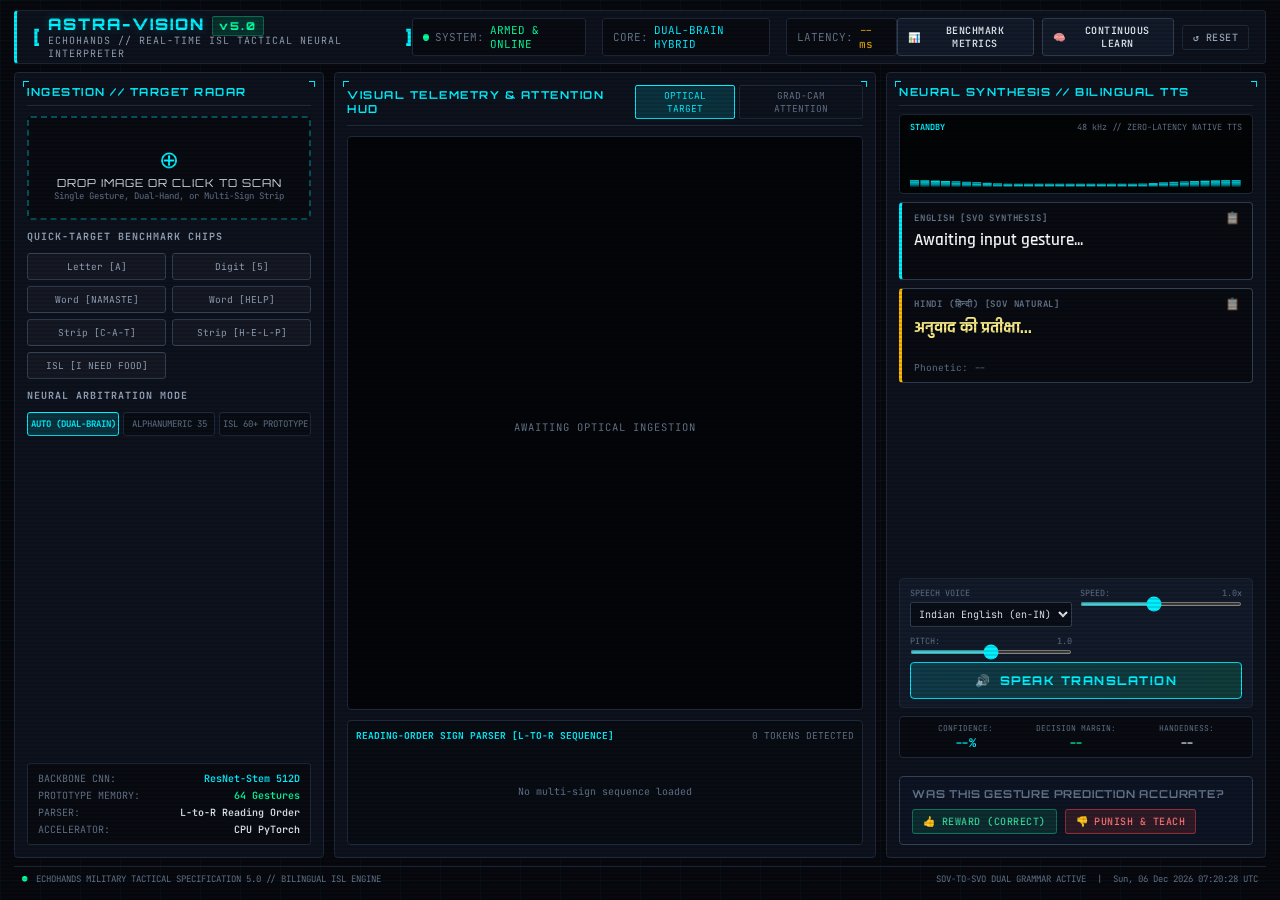
==== static/index.html @ 66165a2f "Initial Commit" ====
<!DOCTYPE html>
<html lang="en">
<head>
  <meta charset="UTF-8">
  <meta name="viewport" content="width=device-width, initial-scale=1.0, maximum-scale=1.0, user-scalable=no">
  <title>ECHOHANDS 5.0 // ASTRA-VISION Tactical ISL Neural HUD</title>
  <link rel="preconnect" href="https://fonts.googleapis.com">
  <link rel="preconnect" href="https://fonts.gstatic.com" crossorigin>
  <link href="https://fonts.googleapis.com/css2?family=JetBrains+Mono:wght@300;400;600;700;800&family=Orbitron:wght@500;700;900&family=Rajdhani:wght@500;600;700&display=swap" rel="stylesheet">
  <link rel="stylesheet" href="/static/styles.css">
</head>
<body class="tactical-hud">
  <!-- Scanline & Ambient Grid Overlays -->
  <div class="hud-scanlines"></div>
  <div class="hud-grid-overlay"></div>

  <!-- Main Viewport Container (100% Contained, Zero Scroll Overflow) -->
  <div class="viewport-hud-container">
    
    <!-- HEADER BAR -->
    <header class="hud-header">
      <div class="header-left">
        <div class="hud-logo-bracket">[</div>
        <div class="hud-brand">
          <div class="brand-title">ASTRA-VISION <span class="version-tag">v5.0</span></div>
          <div class="brand-subtitle">ECHOHANDS // REAL-TIME ISL TACTICAL NEURAL INTERPRETER</div>
        </div>
        <div class="hud-logo-bracket">]</div>
      </div>

      <div class="header-center">
        <div class="telemetry-pill">
          <span class="telemetry-dot pulse-green"></span>
          <span class="telemetry-label">SYSTEM:</span>
          <span class="telemetry-val text-green" id="sys-status">ARMED & ONLINE</span>
        </div>
        <div class="telemetry-pill">
          <span class="telemetry-label">CORE:</span>
          <span class="telemetry-val text-cyan">DUAL-BRAIN HYBRID</span>
        </div>
        <div class="telemetry-pill">
          <span class="telemetry-label">LATENCY:</span>
          <span class="telemetry-val text-amber" id="telemetry-latency">-- ms</span>
        </div>
      </div>

      <div class="header-right">
        <button class="tactical-btn btn-sm" id="btn-open-metrics">
          <span class="btn-icon">📊</span> BENCHMARK METRICS
        </button>
        <button class="tactical-btn btn-sm" id="btn-open-learn">
          <span class="btn-icon">🧠</span> CONTINUOUS LEARN
        </button>
        <button class="tactical-btn btn-sm btn-ghost" id="btn-clear-all">
          <span class="btn-icon">↺</span> RESET
        </button>
      </div>
    </header>

    <!-- 3-COLUMN COCKPIT HUD -->
    <main class="hud-cockpit-grid">

      <!-- COLUMN 1: INGESTION & TARGET SELECTION -->
      <section class="hud-col col-ingestion">
        <div class="col-panel-box">
          <div class="panel-header">
            <span class="corner-bracket top-left"></span>
            <span class="corner-bracket top-right"></span>
            <span class="panel-tag">INGESTION // TARGET RADAR</span>
          </div>

          <!-- Dropzone -->
          <div class="tactical-dropzone" id="dropzone">
            <input type="file" id="file-input" accept="image/*" class="hidden-input">
            <div class="reticle-frame">
              <div class="reticle-crosshair"></div>
              <div class="reticle-circle"></div>
              <div class="dropzone-text">
                <span class="drop-icon">⊕</span>
                <span class="drop-main">DROP IMAGE OR CLICK TO SCAN</span>
                <span class="drop-sub">Single Gesture, Dual-Hand, or Multi-Sign Strip</span>
              </div>
            </div>
            <div class="scanning-laser" id="scanning-laser"></div>
          </div>

          <!-- Quick-Target Sample Chips -->
          <div class="section-title">QUICK-TARGET BENCHMARK CHIPS</div>
          <div class="quick-chips-grid" id="quick-chips">
            <button class="chip-btn" data-target="sample_letter_a.png">Letter [A]</button>
            <button class="chip-btn" data-target="sample_number_5.png">Digit [5]</button>
            <button class="chip-btn" data-target="sample_namaste.png">Word [NAMASTE]</button>
            <button class="chip-btn" data-target="sample_help.png">Word [HELP]</button>
            <button class="chip-btn" data-target="sample_strip_cat.png">Strip [C-A-T]</button>
            <button class="chip-btn" data-target="sample_strip_help.png">Strip [H-E-L-P]</button>
            <button class="chip-btn" data-target="sample_sentence_food.png">ISL [I NEED FOOD]</button>
          </div>

          <!-- Arbitration Engine Mode Switch -->
          <div class="section-title">NEURAL ARBITRATION MODE</div>
          <div class="mode-toggles">
            <button class="mode-btn active" data-mode="auto">AUTO (DUAL-BRAIN)</button>
            <button class="mode-btn" data-mode="alphanumeric">ALPHANUMERIC 35</button>
            <button class="mode-btn" data-mode="word">ISL 60+ PROTOTYPE</button>
          </div>

          <!-- System Status Monitor -->
          <div class="telemetry-readout-card">
            <div class="readout-row">
              <span class="r-key">BACKBONE CNN:</span>
              <span class="r-val text-cyan">ResNet-Stem 512D</span>
            </div>
            <div class="readout-row">
              <span class="r-key">PROTOTYPE MEMORY:</span>
              <span class="r-val text-green" id="proto-count">64 Gestures</span>
            </div>
            <div class="readout-row">
              <span class="r-key">PARSER:</span>
              <span class="r-val">L-to-R Reading Order</span>
            </div>
            <div class="readout-row">
              <span class="r-key">ACCELERATOR:</span>
              <span class="r-val" id="device-accel">CPU PyTorch</span>
            </div>
          </div>
        </div>
      </section>

      <!-- COLUMN 2: VISUAL INTELLIGENCE & EXPLAINABILITY HUD -->
      <section class="hud-col col-vision">
        <div class="col-panel-box vision-panel">
          <div class="panel-header">
            <span class="corner-bracket top-left"></span>
            <span class="corner-bracket top-right"></span>
            <span class="panel-tag">VISUAL TELEMETRY & ATTENTION HUD</span>
            <div class="vision-tab-group">
              <button class="vision-tab-btn active" id="tab-segmentation">OPTICAL TARGET</button>
              <button class="vision-tab-btn" id="tab-gradcam">GRAD-CAM ATTENTION</button>
            </div>
          </div>

          <!-- Visual Canvas Viewport -->
          <div class="vision-canvas-container" id="canvas-container">
            <!-- Optical Image View -->
            <div class="view-pane active" id="pane-optical">
              <canvas id="optical-canvas"></canvas>
              <div class="viewport-placeholder" id="optical-placeholder">
                <div class="wireframe-cross"></div>
                <span>AWAITING OPTICAL INGESTION</span>
              </div>
            </div>

            <!-- Grad-CAM Thermal Heatmap View -->
            <div class="view-pane" id="pane-gradcam">
              <img id="gradcam-img" alt="Grad-CAM Activation" src="">
              <div class="viewport-placeholder" id="gradcam-placeholder">
                <span>GRAD-CAM ACTIVATION AWAITING TARGET</span>
              </div>
            </div>
          </div>

          <!-- Multi-Sign Reading Order Strip Inspector -->
          <div class="strip-inspector-container">
            <div class="strip-header">
              <span class="strip-title">READING-ORDER SIGN PARSER [L-TO-R SEQUENCE]</span>
              <span class="strip-count" id="strip-count">0 TOKENS DETECTED</span>
            </div>
            <div class="strip-scroll-row" id="strip-carousel">
              <div class="strip-empty-hint">No multi-sign sequence loaded</div>
            </div>
          </div>
        </div>
      </section>

      <!-- COLUMN 3: TRANSLATION & SPEECH SYNTHESIS ENGINE -->
      <section class="hud-col col-speech">
        <div class="col-panel-box speech-panel">
          <div class="panel-header">
            <span class="corner-bracket top-left"></span>
            <span class="corner-bracket top-right"></span>
            <span class="panel-tag">NEURAL SYNTHESIS // BILINGUAL TTS</span>
          </div>

          <!-- Real-Time Waveform Visualizer Canvas -->
          <div class="waveform-hud-card">
            <div class="waveform-header">
              <span class="wf-status" id="tts-audio-status">STANDBY</span>
              <span class="wf-hz">48 kHz // ZERO-LATENCY NATIVE TTS</span>
            </div>
            <canvas id="waveform-canvas" width="480" height="75"></canvas>
          </div>

          <!-- Dual Translation Displays -->
          <div class="translation-cards-group">
            <!-- English Card -->
            <div class="trans-card english-card">
              <div class="card-head">
                <span class="lang-tag">ENGLISH [SVO SYNTHESIS]</span>
                <button class="mini-action-btn" id="btn-copy-en" title="Copy English">📋</button>
              </div>
              <div class="card-body" id="trans-english">
                Awaiting input gesture...
              </div>
            </div>

            <!-- Hindi Card -->
            <div class="trans-card hindi-card">
              <div class="card-head">
                <span class="lang-tag">HINDI (हिन्दी) [SOV NATURAL]</span>
                <button class="mini-action-btn" id="btn-copy-hi" title="Copy Hindi">📋</button>
              </div>
              <div class="card-body" id="trans-hindi">
                अनुवाद की प्रतीक्षा...
              </div>
              <div class="card-footer" id="trans-phonetic">
                Phonetic: --
              </div>
            </div>
          </div>

          <!-- Audio Speech Control Center -->
          <div class="speech-controls-card">
            <div class="controls-grid">
              <div class="ctrl-group">
                <label>SPEECH VOICE</label>
                <select id="voice-select" class="hud-select">
                  <option value="en-IN">Indian English (en-IN)</option>
                  <option value="hi-IN">Hindi Voice (hi-IN)</option>
                </select>
              </div>
              <div class="ctrl-group">
                <label>SPEED: <span id="val-rate">1.0x</span></label>
                <input type="range" id="rate-slider" min="0.5" max="1.5" step="0.05" value="0.95" class="hud-slider">
              </div>
              <div class="ctrl-group">
                <label>PITCH: <span id="val-pitch">1.0</span></label>
                <input type="range" id="pitch-slider" min="0.6" max="1.4" step="0.05" value="1.0" class="hud-slider">
              </div>
            </div>

            <!-- Big Audio Trigger Button -->
            <button class="tactical-speak-btn" id="btn-speak">
              <span class="speaker-icon">🔊</span>
              <span class="speak-label">SPEAK TRANSLATION</span>
            </button>
          </div>

          <!-- Decision Margins & Sign Signature HUD -->
          <div class="signature-telemetry-card">
            <div class="sig-col">
              <span class="s-label">CONFIDENCE:</span>
              <span class="s-val text-cyan" id="sig-conf">--%</span>
            </div>
            <div class="sig-col">
              <span class="s-label">DECISION MARGIN:</span>
              <span class="s-val text-green" id="sig-margin">--</span>
            </div>
            <div class="sig-col">
              <span class="s-label">HANDEDNESS:</span>
              <span class="s-val" id="sig-handedness">--</span>
            </div>
          </div>

          <!-- SELF-LEARNING INTERACTIVE REINFORCEMENT HUD (Thumbs Up / Down) -->
          <div class="feedback-card" id="feedback-container">
            <div class="feedback-prompt">
              <span class="feedback-title">WAS THIS GESTURE PREDICTION ACCURATE?</span>
              <div class="feedback-buttons">
                <button class="tactical-btn btn-sm btn-thumbs-up" id="btn-thumbs-up" title="Confirm Prediction (Reward Model)">
                  <span class="btn-icon">👍</span> REWARD (CORRECT)
                </button>
                <button class="tactical-btn btn-sm btn-thumbs-down" id="btn-thumbs-down" title="Report Incorrect & Teach Model">
                  <span class="btn-icon">👎</span> PUNISH & TEACH
                </button>
              </div>
            </div>

            <!-- Inline Teaching Drawer -->
            <div class="correction-drawer hidden" id="correction-drawer">
              <div class="correction-header">
                <span class="correction-label">FEEDBACK & SELF-LEARNING // ENTER CORRECT SIGN</span>
                <button class="mini-close-btn" id="btn-close-correction">×</button>
              </div>
              <div class="correction-controls">
                <input type="text" id="correction-input" placeholder="e.g. A, B, 5, NAMASTE, HELP, WATER" class="hud-input" list="known-signs-list">
                <datalist id="known-signs-list"></datalist>
                <button class="tactical-btn btn-primary" id="btn-submit-correction">PUNISH WRONG & TRAIN NEW</button>
              </div>
              <div class="correction-status" id="correction-status"></div>
            </div>
          </div>

        </div>
      </section>

    </main>

    <!-- FOOTER HUD BAR -->
    <footer class="hud-footer">
      <div class="footer-left">
        <span class="status-marker">●</span>
        <span>ECHOHANDS MILITARY TACTICAL SPECIFICATION 5.0 // BILINGUAL ISL ENGINE</span>
      </div>
      <div class="footer-right">
        <span>SOV-TO-SVO DUAL GRAMMAR ACTIVE</span>
        <span class="footer-pipe">|</span>
        <span id="footer-time">00:00:00 UTC</span>
      </div>
    </footer>

  </div>

  <!-- BENCHMARK METRICS MODAL -->
  <div class="hud-modal" id="modal-metrics">
    <div class="modal-backdrop"></div>
    <div class="modal-dialog">
      <div class="modal-header">
        <span class="modal-title">BENCHMARK EVALUATION // 35-CLASS TRUTH MATRIX & ROC</span>
        <button class="modal-close-btn" id="btn-close-metrics">×</button>
      </div>
      <div class="modal-body metrics-layout">
        <div class="metrics-row-kpis" id="metrics-kpis">
          <div class="kpi-box"><span class="kpi-num" id="kpi-acc">--%</span><span class="kpi-lbl">OVERALL ACCURACY</span></div>
          <div class="kpi-box"><span class="kpi-num" id="kpi-top3">--%</span><span class="kpi-lbl">TOP-3 ACCURACY</span></div>
          <div class="kpi-box"><span class="kpi-num" id="kpi-f1">--</span><span class="kpi-lbl">MACRO F1-SCORE</span></div>
          <div class="kpi-box"><span class="kpi-num" id="kpi-prec">--</span><span class="kpi-lbl">PRECISION</span></div>
          <div class="kpi-box"><span class="kpi-num" id="kpi-recall">--</span><span class="kpi-lbl">RECALL</span></div>
        </div>
        <div class="metrics-visuals-grid">
          <div class="metric-graph-card">
            <div class="graph-tag">35x35 NORMALIZED CONFUSION MATRIX (%)</div>
            <img id="img-confusion-matrix" src="/api/metrics/confusion-matrix" alt="Confusion Matrix">
          </div>
          <div class="metric-graph-card">
            <div class="graph-tag">MULTI-CLASS ROC CHARACTERISTIC CURVE</div>
            <img id="img-roc-curve" src="/api/metrics/roc-curve" alt="ROC Curve">
          </div>
        </div>
      </div>
    </div>
  </div>

  <!-- CONTINUOUS LEARNING MODAL -->
  <div class="hud-modal" id="modal-learn">
    <div class="modal-backdrop"></div>
    <div class="modal-dialog">
      <div class="modal-header">
        <span class="modal-title">CONTINUOUS LEARNING // PROTOTYPE INGESTION</span>
        <button class="modal-close-btn" id="btn-close-learn">×</button>
      </div>
      <div class="modal-body">
        <p class="modal-desc">
          Add any novel ISL hand gesture to local continuous memory (<code>isl_memory.pt</code>). 
          The 512D deep feature vector will be registered instantly without retraining the backbone.
        </p>
        <div class="learn-form">
          <div class="form-group">
            <label>GESTURE WORD / IDENTIFIER</label>
            <input type="text" id="learn-word" placeholder="e.g. NAMASTE, WATER, HELP" class="hud-input">
          </div>
          <div class="form-group">
            <label>CATEGORY</label>
            <select id="learn-category" class="hud-select">
              <option value="action">Action / Verb</option>
              <option value="greeting">Greeting / Courtesy</option>
              <option value="essential">Essential / Need</option>
              <option value="question">Question</option>
              <option value="people">People / Pronoun</option>
              <option value="place">Place / Object</option>
            </select>
          </div>
          <div class="form-group">
            <label>SELECT IMAGE FILE</label>
            <input type="file" id="learn-file" accept="image/*" class="hud-input">
          </div>
          <button class="tactical-btn btn-primary" id="btn-submit-learn">REGISTER INTO LOCAL MEMORY</button>
          <div class="learn-status" id="learn-status"></div>
        </div>
      </div>
    </div>
  </div>

  <script src="/static/app.js"></script>
</body>
</html>
---- static/styles.css ----
/* ===================================================================
   ECHOHANDS 5.0 // ASTRA-VISION TACTICAL DARK HUD STYLESHEET
   100% Viewport Contained // Stealth Military HUD Theme
   =================================================================== */

:root {
  --bg-core: #07090e;
  --bg-panel: #0d121d;
  --bg-panel-alt: #131b2a;
  --bg-hover: #1b263b;
  --border-dim: #1e293b;
  --border-bright: #334155;
  --border-cyan: rgba(0, 240, 255, 0.4);
  
  --accent-cyan: #00f0ff;
  --accent-cyan-glow: rgba(0, 240, 255, 0.25);
  --accent-green: #00ff9d;
  --accent-green-glow: rgba(0, 255, 157, 0.25);
  --accent-amber: #ffb800;
  --accent-magenta: #ff0055;
  
  --text-main: #e2e8f0;
  --text-muted: #94a3b8;
  --text-dim: #64748b;
  
  --font-mono: 'JetBrains Mono', 'Consolas', monospace;
  --font-hud: 'Orbitron', sans-serif;
  --font-body: 'Rajdhani', sans-serif;
}

* {
  box-sizing: border-box;
  margin: 0;
  padding: 0;
  -webkit-font-smoothing: antialiased;
}

body.tactical-hud {
  background-color: var(--bg-core);
  color: var(--text-main);
  font-family: var(--font-body);
  height: 100vh;
  width: 100vw;
  overflow: hidden;
  position: relative;
  user-select: none;
}

/* Scanlines & Tactical Grid Overlays */
.hud-scanlines {
  position: fixed;
  top: 0; left: 0; width: 100%; height: 100%;
  pointer-events: none;
  background: linear-gradient(rgba(18, 16, 16, 0) 50%, rgba(0, 0, 0, 0.35) 50%);
  background-size: 100% 4px;
  z-index: 999;
  opacity: 0.35;
}

.hud-grid-overlay {
  position: fixed;
  top: 0; left: 0; width: 100%; height: 100%;
  pointer-events: none;
  background-image: 
    linear-gradient(to right, rgba(0, 240, 255, 0.03) 1px, transparent 1px),
    linear-gradient(to bottom, rgba(0, 240, 255, 0.03) 1px, transparent 1px);
  background-size: 40px 40px;
  z-index: 1;
}

/* Master Viewport Container */
.viewport-hud-container {
  position: relative;
  z-index: 10;
  height: 100vh;
  display: flex;
  flex-direction: column;
  padding: 10px 14px;
  gap: 8px;
}

/* ===================================================================
   HEADER BAR
   =================================================================== */
.hud-header {
  display: flex;
  align-items: center;
  justify-content: space-between;
  background: var(--bg-panel);
  border: 1px solid var(--border-dim);
  border-left: 3px solid var(--accent-cyan);
  padding: 8px 16px;
  border-radius: 4px;
  height: 54px;
  flex-shrink: 0;
}

.header-left {
  display: flex;
  align-items: center;
  gap: 8px;
}

.hud-logo-bracket {
  font-family: var(--font-hud);
  color: var(--accent-cyan);
  font-size: 24px;
  font-weight: 700;
}

.brand-title {
  font-family: var(--font-hud);
  font-size: 16px;
  font-weight: 900;
  letter-spacing: 2px;
  color: var(--accent-cyan);
  text-shadow: 0 0 10px var(--accent-cyan-glow);
}

.version-tag {
  font-size: 11px;
  color: var(--accent-green);
  background: rgba(0, 255, 157, 0.12);
  padding: 2px 6px;
  border-radius: 2px;
  border: 1px solid rgba(0, 255, 157, 0.3);
}

.brand-subtitle {
  font-family: var(--font-mono);
  font-size: 10px;
  letter-spacing: 1px;
  color: var(--text-muted);
}

.header-center {
  display: flex;
  align-items: center;
  gap: 16px;
}

.telemetry-pill {
  display: flex;
  align-items: center;
  gap: 6px;
  background: rgba(0, 0, 0, 0.4);
  padding: 4px 10px;
  border-radius: 3px;
  border: 1px solid var(--border-dim);
  font-family: var(--font-mono);
  font-size: 11px;
}

.telemetry-dot {
  width: 7px;
  height: 7px;
  border-radius: 50%;
  background-color: var(--accent-green);
}

.pulse-green {
  animation: pulse 1.8s infinite;
}

@keyframes pulse {
  0% { transform: scale(0.9); box-shadow: 0 0 0 0 rgba(0, 255, 157, 0.7); }
  70% { transform: scale(1.1); box-shadow: 0 0 0 6px rgba(0, 255, 157, 0); }
  100% { transform: scale(0.9); box-shadow: 0 0 0 0 rgba(0, 255, 157, 0); }
}

.telemetry-label {
  color: var(--text-dim);
}

.header-right {
  display: flex;
  align-items: center;
  gap: 8px;
}

/* Buttons */
.tactical-btn {
  background: var(--bg-panel-alt);
  border: 1px solid var(--border-bright);
  color: var(--text-main);
  font-family: var(--font-mono);
  font-size: 11px;
  font-weight: 600;
  padding: 6px 12px;
  border-radius: 3px;
  cursor: pointer;
  display: inline-flex;
  align-items: center;
  gap: 6px;
  transition: all 0.2s ease;
  letter-spacing: 0.5px;
}

.tactical-btn:hover {
  background: var(--bg-hover);
  border-color: var(--accent-cyan);
  color: var(--accent-cyan);
  box-shadow: 0 0 8px var(--accent-cyan-glow);
}

.tactical-btn.btn-sm {
  padding: 5px 10px;
  font-size: 10px;
}

.tactical-btn.btn-ghost {
  background: transparent;
  border-color: var(--border-dim);
  color: var(--text-muted);
}

.tactical-btn.btn-primary {
  background: rgba(0, 240, 255, 0.15);
  border-color: var(--accent-cyan);
  color: var(--accent-cyan);
}

/* ===================================================================
   COCKPIT GRID (3-COLUMN SYSTEM)
   =================================================================== */
.hud-cockpit-grid {
  display: grid;
  grid-template-columns: 310px 1.4fr 380px;
  gap: 10px;
  flex: 1;
  min-height: 0; /* Prevents container overflow */
}

.hud-col {
  display: flex;
  flex-direction: column;
  min-height: 0;
}

.col-panel-box {
  background: var(--bg-panel);
  border: 1px solid var(--border-dim);
  border-radius: 4px;
  padding: 12px;
  display: flex;
  flex-direction: column;
  gap: 10px;
  flex: 1;
  min-height: 0;
  position: relative;
  overflow: hidden;
}

/* Corner Brackets for Tactical Feel */
.panel-header {
  display: flex;
  align-items: center;
  justify-content: space-between;
  position: relative;
  padding-bottom: 6px;
  border-bottom: 1px solid var(--border-dim);
}

.panel-tag {
  font-family: var(--font-hud);
  font-size: 11px;
  letter-spacing: 1.5px;
  color: var(--accent-cyan);
  font-weight: 700;
}

.corner-bracket {
  position: absolute;
  width: 6px;
  height: 6px;
  border: 1px solid var(--accent-cyan);
}
.corner-bracket.top-left { top: -4px; left: -4px; border-right: none; border-bottom: none; }
.corner-bracket.top-right { top: -4px; right: -4px; border-left: none; border-bottom: none; }

/* Section Title */
.section-title {
  font-family: var(--font-mono);
  font-size: 10px;
  font-weight: 700;
  color: var(--text-muted);
  letter-spacing: 1px;
}

/* ===================================================================
   COLUMN 1: DROPZONE & CHIPS
   =================================================================== */
.tactical-dropzone {
  border: 2px dashed rgba(0, 240, 255, 0.3);
  background: rgba(0, 0, 0, 0.35);
  border-radius: 4px;
  padding: 16px 10px;
  text-align: center;
  cursor: pointer;
  position: relative;
  overflow: hidden;
  transition: all 0.25s ease;
}

.tactical-dropzone:hover, .tactical-dropzone.dragover {
  border-color: var(--accent-cyan);
  background: rgba(0, 240, 255, 0.08);
  box-shadow: inset 0 0 15px rgba(0, 240, 255, 0.2);
}

.hidden-input {
  display: none;
}

.reticle-frame {
  display: flex;
  flex-direction: column;
  align-items: center;
  gap: 6px;
}

.drop-icon {
  font-size: 24px;
  color: var(--accent-cyan);
}

.drop-main {
  display: block;
  font-family: var(--font-hud);
  font-size: 11px;
  color: var(--text-main);
  letter-spacing: 1px;
}

.drop-sub {
  display: block;
  font-family: var(--font-mono);
  font-size: 9px;
  color: var(--text-dim);
}

/* Animated Scanning Laser */
.scanning-laser {
  position: absolute;
  top: 0; left: 0; width: 100%; height: 2px;
  background: linear-gradient(90deg, transparent, var(--accent-cyan), transparent);
  box-shadow: 0 0 8px var(--accent-cyan);
  opacity: 0;
}

.scanning-laser.active {
  opacity: 1;
  animation: laserScan 1.6s ease-in-out infinite alternate;
}

@keyframes laserScan {
  0% { top: 0%; }
  100% { top: 100%; }
}

/* Quick Chips */
.quick-chips-grid {
  display: grid;
  grid-template-columns: repeat(2, 1fr);
  gap: 6px;
}

.chip-btn {
  background: rgba(255, 255, 255, 0.03);
  border: 1px solid var(--border-bright);
  color: var(--text-muted);
  font-family: var(--font-mono);
  font-size: 9.5px;
  padding: 6px 4px;
  border-radius: 3px;
  cursor: pointer;
  text-align: center;
  transition: all 0.15s ease;
}

.chip-btn:hover {
  background: rgba(0, 240, 255, 0.12);
  border-color: var(--accent-cyan);
  color: var(--accent-cyan);
}

/* Mode Switch */
.mode-toggles {
  display: flex;
  gap: 4px;
}

.mode-btn {
  flex: 1;
  background: rgba(0, 0, 0, 0.3);
  border: 1px solid var(--border-dim);
  color: var(--text-dim);
  font-family: var(--font-mono);
  font-size: 9px;
  padding: 5px 2px;
  border-radius: 3px;
  cursor: pointer;
  transition: all 0.2s ease;
}

.mode-btn.active {
  background: rgba(0, 240, 255, 0.15);
  border-color: var(--accent-cyan);
  color: var(--accent-cyan);
  font-weight: 700;
}

/* Telemetry Readout */
.telemetry-readout-card {
  margin-top: auto;
  background: rgba(0, 0, 0, 0.4);
  border: 1px solid var(--border-dim);
  border-radius: 3px;
  padding: 8px 10px;
  display: flex;
  flex-direction: column;
  gap: 4px;
  font-family: var(--font-mono);
  font-size: 10px;
}

.readout-row {
  display: flex;
  justify-content: space-between;
}
.r-key { color: var(--text-dim); }
.r-val { color: var(--text-main); font-weight: 600; }

/* ===================================================================
   COLUMN 2: VISUAL INTELLIGENCE & HEATMAP
   =================================================================== */
.vision-panel {
  display: flex;
  flex-direction: column;
}

.vision-tab-group {
  display: flex;
  gap: 4px;
}

.vision-tab-btn {
  background: transparent;
  border: 1px solid var(--border-dim);
  color: var(--text-dim);
  font-family: var(--font-mono);
  font-size: 9.5px;
  padding: 3px 8px;
  border-radius: 2px;
  cursor: pointer;
}

.vision-tab-btn.active {
  background: rgba(0, 240, 255, 0.15);
  border-color: var(--accent-cyan);
  color: var(--accent-cyan);
}

.vision-canvas-container {
  flex: 1;
  min-height: 0;
  background: #030508;
  border: 1px solid var(--border-dim);
  border-radius: 4px;
  position: relative;
  display: flex;
  align-items: center;
  justify-content: center;
  overflow: hidden;
}

.view-pane {
  display: none;
  width: 100%;
  height: 100%;
  position: relative;
  align-items: center;
  justify-content: center;
}

.view-pane.active {
  display: flex;
}

#optical-canvas, #gradcam-img {
  max-width: 100%;
  max-height: 100%;
  object-fit: contain;
}

.viewport-placeholder {
  position: absolute;
  display: flex;
  flex-direction: column;
  align-items: center;
  gap: 8px;
  color: var(--text-dim);
  font-family: var(--font-mono);
  font-size: 10.5px;
  letter-spacing: 1px;
}

/* Multi-Sign Strip Inspector */
.strip-inspector-container {
  height: 125px;
  flex-shrink: 0;
  background: rgba(0, 0, 0, 0.35);
  border: 1px solid var(--border-dim);
  border-radius: 4px;
  padding: 8px;
  display: flex;
  flex-direction: column;
  gap: 6px;
}

.strip-header {
  display: flex;
  justify-content: space-between;
  font-family: var(--font-mono);
  font-size: 9.5px;
}
.strip-title { color: var(--accent-cyan); font-weight: 700; }
.strip-count { color: var(--text-dim); }

.strip-scroll-row {
  display: flex;
  gap: 8px;
  overflow-x: auto;
  flex: 1;
  align-items: center;
  padding-bottom: 2px;
}

.strip-empty-hint {
  color: var(--text-dim);
  font-family: var(--font-mono);
  font-size: 10px;
  margin: auto;
}

.strip-card {
  flex: 0 0 95px;
  height: 90px;
  background: var(--bg-panel-alt);
  border: 1px solid var(--border-bright);
  border-radius: 3px;
  padding: 4px;
  display: flex;
  flex-direction: column;
  align-items: center;
  position: relative;
  transition: all 0.2s ease;
}

.strip-card:hover {
  border-color: var(--accent-cyan);
  box-shadow: 0 0 8px var(--accent-cyan-glow);
}

.strip-badge {
  position: absolute;
  top: 2px; left: 3px;
  background: var(--accent-cyan);
  color: #000;
  font-family: var(--font-mono);
  font-size: 8px;
  font-weight: 800;
  padding: 1px 4px;
  border-radius: 2px;
}

.strip-thumb {
  width: 50px;
  height: 50px;
  object-fit: cover;
  border-radius: 2px;
  border: 1px solid var(--border-dim);
}

.strip-pred-tag {
  font-family: var(--font-hud);
  font-size: 12px;
  color: var(--accent-green);
  font-weight: 700;
  margin-top: 2px;
}

.strip-conf-bar {
  width: 100%;
  height: 3px;
  background: #1e293b;
  border-radius: 2px;
  overflow: hidden;
  margin-top: 2px;
}
.strip-conf-fill {
  height: 100%;
  background: var(--accent-green);
}

/* ===================================================================
   COLUMN 3: SPEECH & TRANSLATION
   =================================================================== */
.speech-panel {
  display: flex;
  flex-direction: column;
  gap: 8px;
}

/* Waveform Visualizer */
.waveform-hud-card {
  background: #020406;
  border: 1px solid var(--border-dim);
  border-radius: 4px;
  padding: 6px 10px;
}

.waveform-header {
  display: flex;
  justify-content: space-between;
  font-family: var(--font-mono);
  font-size: 8.5px;
  margin-bottom: 4px;
}
.wf-status { color: var(--accent-cyan); font-weight: 700; }
.wf-hz { color: var(--text-dim); }

#waveform-canvas {
  width: 100%;
  height: 50px;
  display: block;
}

/* Translation Cards */
.translation-cards-group {
  display: flex;
  flex-direction: column;
  gap: 8px;
  flex: 1;
}

.trans-card {
  background: rgba(0, 0, 0, 0.4);
  border: 1px solid var(--border-bright);
  border-radius: 4px;
  padding: 8px 12px;
  display: flex;
  flex-direction: column;
  gap: 4px;
  transition: border-color 0.2s ease;
}

.english-card {
  border-left: 3px solid var(--accent-cyan);
}

.hindi-card {
  border-left: 3px solid var(--accent-amber);
}

.card-head {
  display: flex;
  justify-content: space-between;
  align-items: center;
}

.lang-tag {
  font-family: var(--font-mono);
  font-size: 9px;
  color: var(--text-dim);
  font-weight: 700;
  letter-spacing: 0.8px;
}

.mini-action-btn {
  background: transparent;
  border: none;
  cursor: pointer;
  font-size: 12px;
  opacity: 0.6;
  transition: opacity 0.2s;
}
.mini-action-btn:hover { opacity: 1; }

.trans-card .card-body {
  font-size: 15px;
  font-weight: 600;
  line-height: 1.4;
  color: var(--text-main);
  min-height: 42px;
}

.english-card .card-body {
  color: #f8fafc;
  font-family: var(--font-body);
  font-size: 17px;
}

.hindi-card .card-body {
  color: #fef08a;
  font-family: 'Rajdhani', sans-serif;
  font-size: 18px;
  font-weight: 700;
}

.card-footer {
  font-family: var(--font-mono);
  font-size: 9.5px;
  color: var(--text-dim);
}

/* Controls Grid */
.speech-controls-card {
  background: var(--bg-panel-alt);
  border: 1px solid var(--border-dim);
  border-radius: 4px;
  padding: 8px 10px;
  display: flex;
  flex-direction: column;
  gap: 8px;
}

.controls-grid {
  display: grid;
  grid-template-columns: 1fr 1fr;
  gap: 8px;
}

.ctrl-group {
  display: flex;
  flex-direction: column;
  gap: 3px;
}

.ctrl-group label {
  font-family: var(--font-mono);
  font-size: 8.5px;
  color: var(--text-dim);
  display: flex;
  justify-content: space-between;
}

.hud-select {
  background: #090e17;
  border: 1px solid var(--border-bright);
  color: var(--text-main);
  font-family: var(--font-mono);
  font-size: 10px;
  padding: 4px;
  border-radius: 2px;
}

.hud-slider {
  accent-color: var(--accent-cyan);
  height: 4px;
}

.tactical-speak-btn {
  background: linear-gradient(90deg, rgba(0, 240, 255, 0.15), rgba(0, 255, 157, 0.15));
  border: 1px solid var(--accent-cyan);
  color: var(--accent-cyan);
  font-family: var(--font-hud);
  font-size: 12px;
  font-weight: 800;
  padding: 10px;
  border-radius: 4px;
  cursor: pointer;
  display: flex;
  align-items: center;
  justify-content: center;
  gap: 8px;
  letter-spacing: 1.5px;
  transition: all 0.25s ease;
}

.tactical-speak-btn:hover {
  background: linear-gradient(90deg, var(--accent-cyan), var(--accent-green));
  color: #000;
  box-shadow: 0 0 15px var(--accent-cyan-glow);
}

/* Signature & Decision Margins */
.signature-telemetry-card {
  display: grid;
  grid-template-columns: repeat(3, 1fr);
  background: rgba(0, 0, 0, 0.4);
  border: 1px solid var(--border-dim);
  border-radius: 4px;
  padding: 6px 10px;
  text-align: center;
}

.sig-col {
  display: flex;
  flex-direction: column;
  gap: 2px;
}
.s-label { font-family: var(--font-mono); font-size: 8px; color: var(--text-dim); }
.s-val { font-family: var(--font-mono); font-size: 12px; font-weight: 700; }

/* ===================================================================
   FOOTER BAR
   =================================================================== */
.hud-footer {
  height: 24px;
  display: flex;
  align-items: center;
  justify-content: space-between;
  padding: 0 8px;
  font-family: var(--font-mono);
  font-size: 9px;
  color: var(--text-dim);
  border-top: 1px solid var(--border-dim);
  flex-shrink: 0;
}

.status-marker {
  color: var(--accent-green);
  margin-right: 4px;
}

.footer-pipe { margin: 0 6px; }

/* ===================================================================
   MODALS
   =================================================================== */
.hud-modal {
  display: none;
  position: fixed;
  top: 0; left: 0; width: 100vw; height: 100vh;
  z-index: 1000;
  align-items: center;
  justify-content: center;
}
.hud-modal.active { display: flex; }

.modal-backdrop {
  position: absolute;
  top: 0; left: 0; width: 100%; height: 100%;
  background: rgba(4, 7, 12, 0.85);
  backdrop-filter: blur(4px);
}

.modal-dialog {
  position: relative;
  z-index: 10;
  background: var(--bg-panel);
  border: 1px solid var(--accent-cyan);
  box-shadow: 0 0 25px var(--accent-cyan-glow);
  border-radius: 4px;
  width: 90vw;
  max-width: 950px;
  max-height: 85vh;
  display: flex;
  flex-direction: column;
  overflow: hidden;
}

.modal-header {
  display: flex;
  align-items: center;
  justify-content: space-between;
  padding: 10px 16px;
  border-bottom: 1px solid var(--border-bright);
}

.modal-title {
  font-family: var(--font-hud);
  font-size: 13px;
  color: var(--accent-cyan);
  letter-spacing: 1px;
  font-weight: 700;
}

.modal-close-btn {
  background: transparent;
  border: none;
  color: var(--text-dim);
  font-size: 20px;
  cursor: pointer;
}
.modal-close-btn:hover { color: #fff; }

.modal-body {
  padding: 16px;
  overflow-y: auto;
  display: flex;
  flex-direction: column;
  gap: 12px;
}

.metrics-row-kpis {
  display: grid;
  grid-template-columns: repeat(5, 1fr);
  gap: 10px;
}

.kpi-box {
  background: rgba(0, 0, 0, 0.4);
  border: 1px solid var(--border-dim);
  border-radius: 3px;
  padding: 10px;
  text-align: center;
}
.kpi-num {
  display: block;
  font-family: var(--font-hud);
  font-size: 18px;
  color: var(--accent-green);
  font-weight: 800;
}
.kpi-lbl {
  font-family: var(--font-mono);
  font-size: 8.5px;
  color: var(--text-dim);
  letter-spacing: 0.5px;
}

.metrics-visuals-grid {
  display: grid;
  grid-template-columns: 1fr 1fr;
  gap: 12px;
}

.metric-graph-card {
  background: #020406;
  border: 1px solid var(--border-dim);
  border-radius: 4px;
  padding: 8px;
  text-align: center;
}

.graph-tag {
  font-family: var(--font-mono);
  font-size: 10px;
  color: var(--accent-cyan);
  margin-bottom: 6px;
}

.metric-graph-card img {
  width: 100%;
  max-height: 380px;
  object-fit: contain;
  border-radius: 2px;
}

/* Learn Form */
.learn-form {
  display: flex;
  flex-direction: column;
  gap: 12px;
  max-width: 500px;
}

.form-group {
  display: flex;
  flex-direction: column;
  gap: 4px;
}
.form-group label {
  font-family: var(--font-mono);
  font-size: 10px;
  color: var(--text-dim);
}

.hud-input {
  background: #090e17;
  border: 1px solid var(--border-bright);
  color: var(--text-main);
  font-family: var(--font-mono);
  font-size: 12px;
  padding: 8px;
  border-radius: 3px;
}

.learn-status {
  font-family: var(--font-mono);
  font-size: 11px;
  padding: 6px;
}

/* Color Classes */
.text-cyan { color: var(--accent-cyan); }
.text-green { color: var(--accent-green); }
.text-amber { color: var(--accent-amber); }
.text-magenta { color: var(--accent-magenta); }

/* Self-Learning Interactive Feedback HUD */
.feedback-card {
  margin-top: 10px;
  background: rgba(14, 22, 38, 0.7);
  border: 1px solid var(--border-bright);
  border-radius: 4px;
  padding: 10px 12px;
  display: flex;
  flex-direction: column;
  gap: 8px;
  transition: all 0.2s ease;
}

.feedback-prompt {
  display: flex;
  align-items: center;
  justify-content: space-between;
  flex-wrap: wrap;
  gap: 8px;
}

.feedback-title {
  font-family: var(--font-hud);
  font-size: 11px;
  letter-spacing: 0.8px;
  color: var(--text-dim);
  font-weight: 700;
}

.feedback-buttons {
  display: flex;
  gap: 8px;
}

.btn-thumbs-up {
  background: rgba(16, 185, 129, 0.15) !important;
  border-color: rgba(16, 185, 129, 0.5) !important;
  color: #34d399 !important;
}

.btn-thumbs-up:hover {
  background: rgba(16, 185, 129, 0.35) !important;
  box-shadow: 0 0 10px rgba(52, 211, 153, 0.4) !important;
}

.btn-thumbs-down {
  background: rgba(239, 68, 68, 0.15) !important;
  border-color: rgba(239, 68, 68, 0.5) !important;
  color: #f87171 !important;
}

.btn-thumbs-down:hover {
  background: rgba(239, 68, 68, 0.35) !important;
  box-shadow: 0 0 10px rgba(248, 113, 113, 0.4) !important;
}

.correction-drawer {
  background: #080c14;
  border: 1px dashed var(--accent-amber);
  border-radius: 4px;
  padding: 10px;
  display: flex;
  flex-direction: column;
  gap: 8px;
  margin-top: 4px;
}

.correction-drawer.hidden {
  display: none;
}

.correction-header {
  display: flex;
  align-items: center;
  justify-content: space-between;
}

.correction-label {
  font-family: var(--font-hud);
  font-size: 10px;
  font-weight: 700;
  color: var(--accent-amber);
  letter-spacing: 0.5px;
}

.mini-close-btn {
  background: none;
  border: none;
  color: var(--text-dim);
  font-size: 14px;
  cursor: pointer;
  padding: 0 4px;
}

.mini-close-btn:hover {
  color: #fff;
}

.correction-controls {
  display: flex;
  gap: 8px;
}

.correction-controls input {
  flex: 1;
}

.correction-status {
  font-family: var(--font-mono);
  font-size: 10px;
  padding: 4px 6px;
  border-radius: 3px;
  line-height: 1.4;
}

.correction-status.success {
  background: rgba(16, 185, 129, 0.15);
  color: #34d399;
  border: 1px solid rgba(16, 185, 129, 0.3);
}

.correction-status.error {
  background: rgba(239, 68, 68, 0.15);
  color: #f87171;
  border: 1px solid rgba(239, 68, 68, 0.3);
}
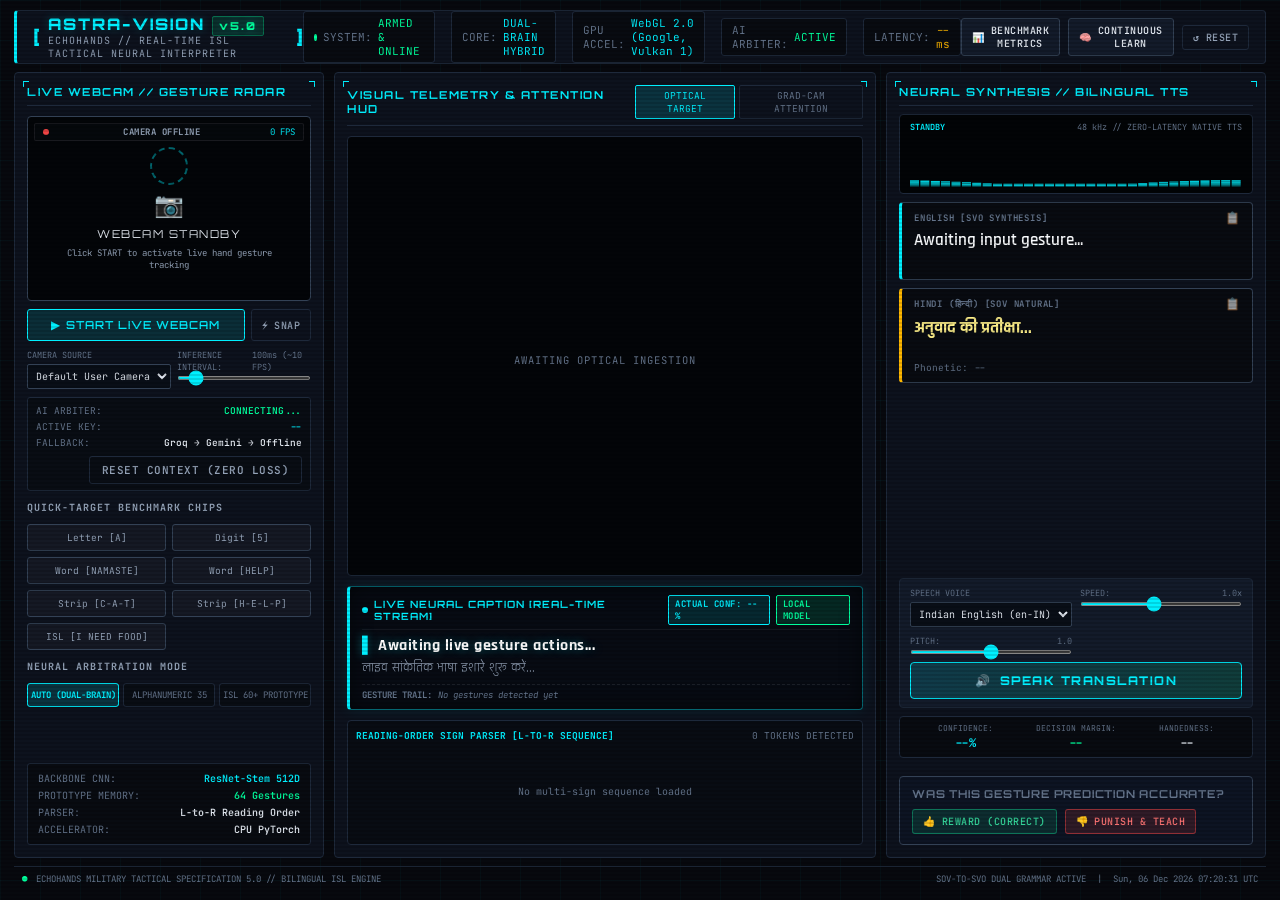
==== commit b7141964: "feat: ECHOHANDS 5.0 live webcam HUD, WebGL acceleration, YuNet face masking, multi-key fallback, and" ====
--- a/static/index.html
+++ b/static/index.html
@@ -39,6 +39,14 @@
           <span class="telemetry-val text-cyan">DUAL-BRAIN HYBRID</span>
         </div>
         <div class="telemetry-pill">
+          <span class="telemetry-label">GPU ACCEL:</span>
+          <span class="telemetry-val text-cyan" id="gpu-telemetry">WebGL / WebGPU</span>
+        </div>
+        <div class="telemetry-pill">
+          <span class="telemetry-label">AI ARBITER:</span>
+          <span class="telemetry-val text-green" id="telemetry-verifier">ACTIVE</span>
+        </div>
+        <div class="telemetry-pill">
           <span class="telemetry-label">LATENCY:</span>
           <span class="telemetry-val text-amber" id="telemetry-latency">-- ms</span>
         </div>
@@ -66,22 +74,72 @@
           <div class="panel-header">
             <span class="corner-bracket top-left"></span>
             <span class="corner-bracket top-right"></span>
-            <span class="panel-tag">INGESTION // TARGET RADAR</span>
-          </div>
-
-          <!-- Dropzone -->
-          <div class="tactical-dropzone" id="dropzone">
-            <input type="file" id="file-input" accept="image/*" class="hidden-input">
-            <div class="reticle-frame">
-              <div class="reticle-crosshair"></div>
-              <div class="reticle-circle"></div>
-              <div class="dropzone-text">
-                <span class="drop-icon">⊕</span>
-                <span class="drop-main">DROP IMAGE OR CLICK TO SCAN</span>
-                <span class="drop-sub">Single Gesture, Dual-Hand, or Multi-Sign Strip</span>
-              </div>
-            </div>
-            <div class="scanning-laser" id="scanning-laser"></div>
+            <span class="panel-tag">LIVE WEBCAM // GESTURE RADAR</span>
+          </div>
+
+          <!-- Live Webcam Feed & Controls -->
+          <div class="webcam-viewport-card" id="webcam-viewport-card">
+            <div class="webcam-hud-frame">
+              <video id="webcam-video" autoplay playsinline muted></video>
+              <canvas id="webcam-hud-canvas"></canvas>
+              <div class="webcam-placeholder" id="webcam-placeholder">
+                <div class="webcam-reticle-circle"></div>
+                <span class="webcam-placeholder-icon">📷</span>
+                <span class="webcam-placeholder-text">WEBCAM STANDBY</span>
+                <span class="webcam-placeholder-sub">Click START to activate live hand gesture tracking</span>
+              </div>
+              <div class="webcam-laser" id="webcam-laser"></div>
+              <div class="webcam-status-overlay" id="webcam-status-overlay">
+                <span class="cam-status-dot offline" id="cam-status-dot"></span>
+                <span class="cam-status-text" id="cam-status-text">CAMERA OFFLINE</span>
+                <span class="cam-fps" id="cam-fps-text">0 FPS</span>
+              </div>
+            </div>
+
+            <!-- Big Start/Stop Button -->
+            <div class="webcam-action-buttons">
+              <button class="tactical-btn btn-webcam-toggle" id="btn-toggle-webcam">
+                <span class="btn-icon">▶</span> START LIVE WEBCAM
+              </button>
+              <button class="tactical-btn btn-sm btn-ghost" id="btn-snap-frame" title="Capture Single Frame">
+                <span class="btn-icon">⚡</span> SNAP
+              </button>
+            </div>
+
+            <!-- Camera Options Grid -->
+            <div class="webcam-options-grid">
+              <div class="ctrl-group">
+                <label>CAMERA SOURCE</label>
+                <select id="camera-select" class="hud-select">
+                  <option value="">Default User Camera</option>
+                </select>
+              </div>
+              <div class="ctrl-group">
+                <label>INFERENCE INTERVAL: <span id="val-cam-interval">100ms (~10 FPS)</span></label>
+                <input type="range" id="cam-interval-slider" min="50" max="600" step="25" value="100" class="hud-slider">
+              </div>
+            </div>
+
+            <!-- AI Verifier Telemetry Card -->
+            <div class="verifier-telemetry-badge" id="verifier-telemetry-badge">
+              <div class="vt-row">
+                <span class="vt-key">AI ARBITER:</span>
+                <span class="vt-val text-green" id="vt-status">CONNECTING...</span>
+              </div>
+              <div class="vt-row">
+                <span class="vt-key">ACTIVE KEY:</span>
+                <span class="vt-val text-cyan" id="vt-active-key">--</span>
+              </div>
+              <div class="vt-row">
+                <span class="vt-key">FALLBACK:</span>
+                <span class="vt-val" id="vt-fallback-chain">Groq → Gemini → Offline</span>
+              </div>
+              <div class="vt-actions">
+                <button class="tactical-btn btn-xs btn-ghost" id="btn-reset-session" title="Reset Session Context">
+                  RESET CONTEXT (ZERO LOSS)
+                </button>
+              </div>
+            </div>
           </div>
 
           <!-- Quick-Target Sample Chips -->
@@ -156,6 +214,37 @@
               <div class="viewport-placeholder" id="gradcam-placeholder">
                 <span>GRAD-CAM ACTIVATION AWAITING TARGET</span>
               </div>
+            </div>
+          </div>
+
+          <!-- REAL-TIME TACTICAL LIVE CAPTION BOX -->
+          <div class="tactical-caption-box" id="tactical-caption-box">
+            <div class="caption-head">
+              <div class="caption-title-wrap">
+                <span class="caption-pulse-dot pulse-cyan"></span>
+                <span class="caption-title">LIVE NEURAL CAPTION [REAL-TIME STREAM]</span>
+              </div>
+              <div class="caption-meta-badges">
+                <span class="caption-badge badge-conf" id="caption-conf-badge">ACTUAL CONF: --%</span>
+                <span class="caption-badge badge-verif" id="caption-verif-badge">LOCAL MODEL</span>
+              </div>
+            </div>
+
+            <div class="caption-body">
+              <div class="caption-line-en" id="caption-en-text">
+                <span class="caption-cursor">▌</span> Awaiting live gesture actions...
+              </div>
+              <div class="caption-line-hi" id="caption-hi-text">
+                लाइव सांकेतिक भाषा इशारे शुरू करें...
+              </div>
+            </div>
+
+            <div class="caption-token-trail-wrap">
+              <span class="trail-lbl">GESTURE TRAIL:</span>
+              <div class="caption-token-trail" id="caption-token-trail">
+                <span class="trail-token-empty">No gestures detected yet</span>
+              </div>
+              <div class="caption-feedback-indicator" id="caption-feedback-indicator"></div>
             </div>
           </div>
 
--- a/static/styles.css
+++ b/static/styles.css
@@ -288,74 +288,419 @@
 }
 
 /* ===================================================================
-   COLUMN 1: DROPZONE & CHIPS
+   COLUMN 1: LIVE WEBCAM HUD COMPONENT & CHIPS
    =================================================================== */
-.tactical-dropzone {
-  border: 2px dashed rgba(0, 240, 255, 0.3);
-  background: rgba(0, 0, 0, 0.35);
+.webcam-viewport-card {
+  display: flex;
+  flex-direction: column;
+  gap: 8px;
+}
+
+.webcam-hud-frame {
+  position: relative;
+  width: 100%;
+  height: 185px;
+  background: #030508;
+  border: 1px solid var(--border-bright);
   border-radius: 4px;
-  padding: 16px 10px;
+  overflow: hidden;
+  display: flex;
+  align-items: center;
+  justify-content: center;
+}
+
+#webcam-video {
+  width: 100%;
+  height: 100%;
+  object-fit: cover;
+  transform: scaleX(-1);
+  display: none;
+}
+
+#webcam-video.active {
+  display: block;
+}
+
+#webcam-hud-canvas {
+  position: absolute;
+  top: 0;
+  left: 0;
+  width: 100%;
+  height: 100%;
+  pointer-events: none;
+  z-index: 5;
+}
+
+.webcam-placeholder {
+  position: absolute;
+  display: flex;
+  flex-direction: column;
+  align-items: center;
+  justify-content: center;
+  gap: 6px;
+  color: var(--text-dim);
   text-align: center;
-  cursor: pointer;
-  position: relative;
-  overflow: hidden;
-  transition: all 0.25s ease;
-}
-
-.tactical-dropzone:hover, .tactical-dropzone.dragover {
-  border-color: var(--accent-cyan);
-  background: rgba(0, 240, 255, 0.08);
-  box-shadow: inset 0 0 15px rgba(0, 240, 255, 0.2);
-}
-
-.hidden-input {
+  padding: 12px;
+  z-index: 2;
+}
+
+.webcam-placeholder.hidden {
   display: none;
 }
 
-.reticle-frame {
-  display: flex;
-  flex-direction: column;
-  align-items: center;
-  gap: 6px;
-}
-
-.drop-icon {
+.webcam-reticle-circle {
+  width: 38px;
+  height: 38px;
+  border: 2px dashed rgba(0, 240, 255, 0.4);
+  border-radius: 50%;
+  animation: rotateReticle 12s linear infinite;
+}
+
+@keyframes rotateReticle {
+  from { transform: rotate(0deg); }
+  to { transform: rotate(360deg); }
+}
+
+.webcam-placeholder-icon {
   font-size: 24px;
   color: var(--accent-cyan);
 }
 
-.drop-main {
-  display: block;
+.webcam-placeholder-text {
   font-family: var(--font-hud);
   font-size: 11px;
   color: var(--text-main);
-  letter-spacing: 1px;
-}
-
-.drop-sub {
-  display: block;
+  letter-spacing: 1.5px;
+}
+
+.webcam-placeholder-sub {
   font-family: var(--font-mono);
   font-size: 9px;
-  color: var(--text-dim);
-}
-
-/* Animated Scanning Laser */
-.scanning-laser {
+  color: var(--text-muted);
+  max-width: 220px;
+}
+
+.webcam-laser {
   position: absolute;
   top: 0; left: 0; width: 100%; height: 2px;
   background: linear-gradient(90deg, transparent, var(--accent-cyan), transparent);
-  box-shadow: 0 0 8px var(--accent-cyan);
+  box-shadow: 0 0 10px var(--accent-cyan);
   opacity: 0;
-}
-
-.scanning-laser.active {
+  z-index: 6;
+}
+
+.webcam-laser.active {
   opacity: 1;
-  animation: laserScan 1.6s ease-in-out infinite alternate;
-}
-
-@keyframes laserScan {
-  0% { top: 0%; }
-  100% { top: 100%; }
+  animation: laserScan 1.8s ease-in-out infinite alternate;
+}
+
+.webcam-status-overlay {
+  position: absolute;
+  top: 6px;
+  left: 6px;
+  right: 6px;
+  display: flex;
+  align-items: center;
+  justify-content: space-between;
+  background: rgba(7, 9, 14, 0.8);
+  border: 1px solid rgba(255, 255, 255, 0.08);
+  padding: 2px 8px;
+  border-radius: 2px;
+  font-family: var(--font-mono);
+  font-size: 9px;
+  z-index: 7;
+}
+
+.cam-status-dot {
+  width: 6px;
+  height: 6px;
+  border-radius: 50%;
+  display: inline-block;
+  margin-right: 4px;
+}
+
+.cam-status-dot.offline {
+  background-color: #ef4444;
+}
+
+.cam-status-dot.live {
+  background-color: var(--accent-green);
+  animation: pulse 1.5s infinite;
+}
+
+.cam-status-text {
+  font-weight: 700;
+  letter-spacing: 0.5px;
+  color: var(--text-muted);
+}
+
+.cam-fps {
+  color: var(--accent-cyan);
+}
+
+.webcam-action-buttons {
+  display: flex;
+  gap: 6px;
+}
+
+.btn-webcam-toggle {
+  flex: 1;
+  background: rgba(0, 240, 255, 0.12);
+  border-color: var(--accent-cyan);
+  color: var(--accent-cyan);
+  font-family: var(--font-hud);
+  font-size: 11px;
+  letter-spacing: 1px;
+  justify-content: center;
+  padding: 8px 12px;
+}
+
+.btn-webcam-toggle:hover {
+  background: rgba(0, 240, 255, 0.25);
+  box-shadow: 0 0 12px var(--accent-cyan-glow);
+}
+
+.btn-webcam-toggle.streaming {
+  background: rgba(239, 68, 68, 0.15);
+  border-color: #ef4444;
+  color: #ef4444;
+}
+
+.btn-webcam-toggle.streaming:hover {
+  background: rgba(239, 68, 68, 0.25);
+  box-shadow: 0 0 12px rgba(239, 68, 68, 0.35);
+}
+
+.webcam-options-grid {
+  display: grid;
+  grid-template-columns: 1fr 1fr;
+  gap: 6px;
+}
+
+/* Verifier Telemetry Badge */
+.verifier-telemetry-badge {
+  background: rgba(0, 0, 0, 0.3);
+  border: 1px solid var(--border-dim);
+  border-radius: 3px;
+  padding: 6px 8px;
+  display: flex;
+  flex-direction: column;
+  gap: 3px;
+  font-family: var(--font-mono);
+  font-size: 9.5px;
+}
+
+.vt-row {
+  display: flex;
+  justify-content: space-between;
+}
+
+.vt-key {
+  color: var(--text-dim);
+}
+
+.vt-val {
+  font-weight: 600;
+}
+
+.vt-actions {
+  margin-top: 4px;
+  display: flex;
+  justify-content: flex-end;
+}
+
+/* ===================================================================
+   REAL-TIME TACTICAL LIVE CAPTION BOX
+   =================================================================== */
+.tactical-caption-box {
+  background: rgba(8, 12, 19, 0.95);
+  border: 1px solid var(--border-cyan);
+  border-left: 3px solid var(--accent-cyan);
+  border-radius: 4px;
+  padding: 8px 12px;
+  display: flex;
+  flex-direction: column;
+  gap: 6px;
+  box-shadow: 0 0 15px rgba(0, 240, 255, 0.08), inset 0 0 20px rgba(0, 0, 0, 0.6);
+  position: relative;
+  overflow: hidden;
+  flex-shrink: 0;
+}
+
+.caption-head {
+  display: flex;
+  align-items: center;
+  justify-content: space-between;
+  border-bottom: 1px solid rgba(255, 255, 255, 0.05);
+  padding-bottom: 4px;
+}
+
+.caption-title-wrap {
+  display: flex;
+  align-items: center;
+  gap: 6px;
+}
+
+.caption-pulse-dot {
+  width: 6px;
+  height: 6px;
+  border-radius: 50%;
+  background: var(--accent-cyan);
+}
+
+.pulse-cyan {
+  animation: pulseCyan 1.8s infinite;
+}
+
+@keyframes pulseCyan {
+  0% { transform: scale(0.9); box-shadow: 0 0 0 0 rgba(0, 240, 255, 0.7); }
+  70% { transform: scale(1.1); box-shadow: 0 0 0 5px rgba(0, 240, 255, 0); }
+  100% { transform: scale(0.9); box-shadow: 0 0 0 0 rgba(0, 240, 255, 0); }
+}
+
+.caption-title {
+  font-family: var(--font-hud);
+  font-size: 10px;
+  color: var(--accent-cyan);
+  letter-spacing: 1px;
+  font-weight: 700;
+}
+
+.caption-meta-badges {
+  display: flex;
+  gap: 6px;
+}
+
+.caption-badge {
+  font-family: var(--font-mono);
+  font-size: 9px;
+  padding: 2px 6px;
+  border-radius: 2px;
+  font-weight: 700;
+  letter-spacing: 0.5px;
+}
+
+.badge-conf {
+  background: rgba(0, 240, 255, 0.12);
+  border: 1px solid var(--accent-cyan);
+  color: var(--accent-cyan);
+}
+
+.badge-verif {
+  background: rgba(0, 255, 157, 0.12);
+  border: 1px solid var(--accent-green);
+  color: var(--accent-green);
+}
+
+.badge-verif.offline {
+  background: rgba(255, 184, 0, 0.12);
+  border-color: var(--accent-amber);
+  color: var(--accent-amber);
+}
+
+.badge-verif.rewarded {
+  background: rgba(0, 255, 157, 0.2);
+  border-color: var(--accent-green);
+  color: #fff;
+  box-shadow: 0 0 8px var(--accent-green-glow);
+}
+
+.badge-verif.punished {
+  background: rgba(255, 0, 85, 0.2);
+  border-color: var(--accent-magenta);
+  color: #fff;
+  box-shadow: 0 0 8px rgba(255, 0, 85, 0.4);
+}
+
+.caption-body {
+  display: flex;
+  flex-direction: column;
+  gap: 2px;
+}
+
+.caption-line-en {
+  font-family: var(--font-body);
+  font-size: 16px;
+  font-weight: 700;
+  color: #ffffff;
+  letter-spacing: 0.5px;
+  line-height: 1.25;
+  text-shadow: 0 0 10px rgba(0, 240, 255, 0.35);
+  min-height: 22px;
+}
+
+.caption-cursor {
+  color: var(--accent-cyan);
+  animation: blink 1s step-end infinite;
+}
+
+@keyframes blink {
+  50% { opacity: 0; }
+}
+
+.caption-line-hi {
+  font-family: var(--font-body);
+  font-size: 13.5px;
+  color: var(--text-muted);
+  line-height: 1.2;
+  min-height: 18px;
+}
+
+.caption-token-trail-wrap {
+  display: flex;
+  align-items: center;
+  gap: 6px;
+  font-family: var(--font-mono);
+  font-size: 9px;
+  border-top: 1px dashed rgba(255, 255, 255, 0.08);
+  padding-top: 4px;
+}
+
+.trail-lbl {
+  color: var(--text-dim);
+  font-weight: 700;
+}
+
+.caption-token-trail {
+  display: flex;
+  align-items: center;
+  gap: 4px;
+  overflow-x: auto;
+  flex: 1;
+}
+
+.trail-token-empty {
+  color: var(--text-dim);
+  font-style: italic;
+}
+
+.cap-token-pill {
+  background: var(--bg-panel-alt);
+  border: 1px solid var(--border-bright);
+  color: var(--accent-cyan);
+  padding: 1px 6px;
+  border-radius: 2px;
+  font-size: 9px;
+  font-weight: 700;
+  white-space: nowrap;
+}
+
+.cap-token-pill.word {
+  color: var(--accent-green);
+  border-color: rgba(0, 255, 157, 0.3);
+}
+
+.caption-feedback-indicator {
+  font-size: 9px;
+  font-weight: 700;
+  font-family: var(--font-mono);
+  margin-left: auto;
+  white-space: nowrap;
+}
+
+/* Hidden elements */
+.hidden {
+  display: none !important;
 }
 
 /* Quick Chips */
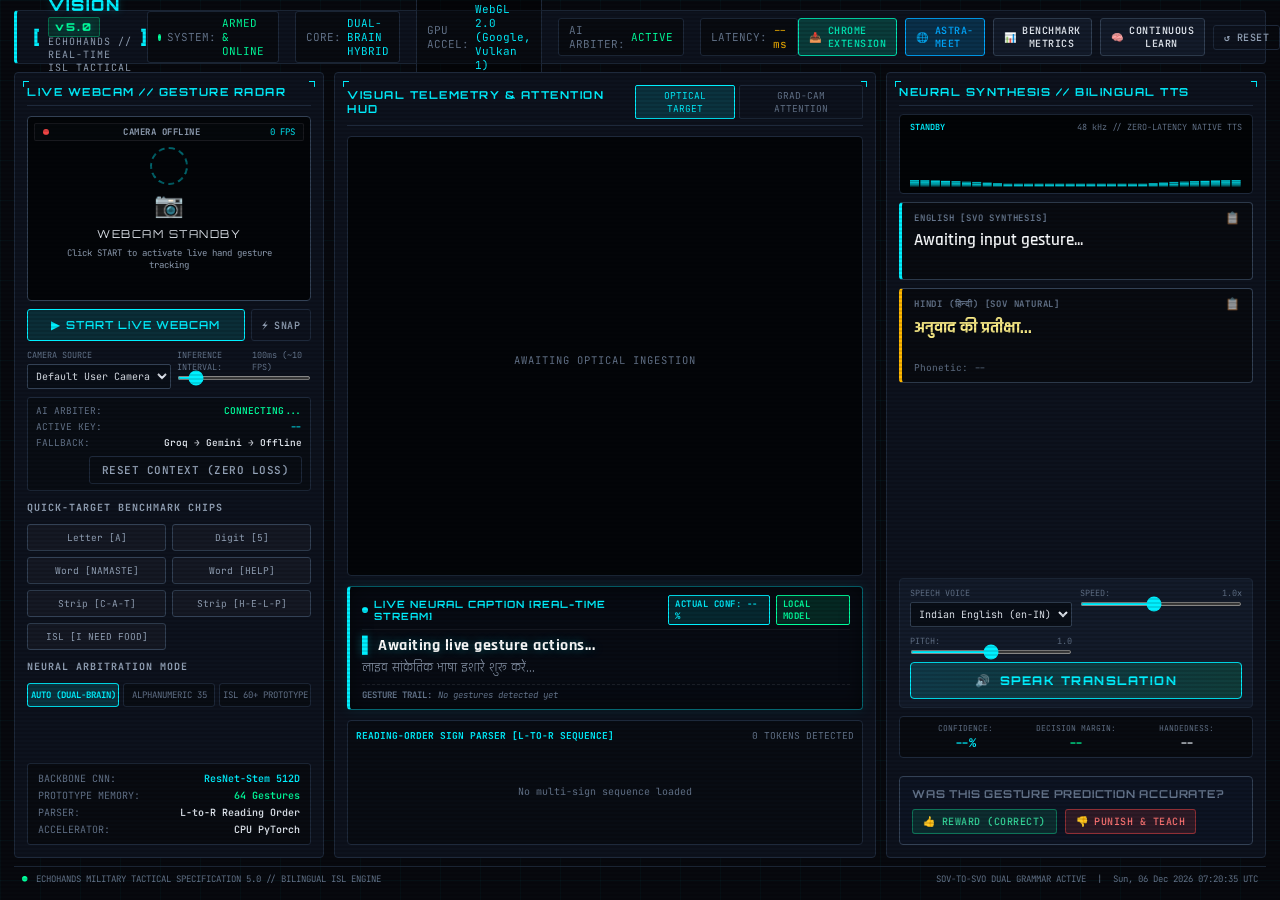
==== commit bc5da253: "Version-3" ====
--- a/static/index.html
+++ b/static/index.html
@@ -53,6 +53,12 @@
       </div>
 
       <div class="header-right">
+        <a href="/api/download-extension" class="tactical-btn btn-sm" id="btn-download-ext" style="background: rgba(0, 230, 180, 0.2); border-color: #00e6b4; color: #00e6b4; text-decoration: none; display: inline-flex; align-items: center;">
+          <span class="btn-icon">📥</span> CHROME EXTENSION
+        </a>
+        <a href="/simulator" target="_blank" class="tactical-btn btn-sm" id="btn-open-sim" style="background: rgba(0, 168, 255, 0.2); border-color: #00a8ff; color: #00a8ff; text-decoration: none; display: inline-flex; align-items: center;">
+          <span class="btn-icon">🌐</span> ASTRA-MEET
+        </a>
         <button class="tactical-btn btn-sm" id="btn-open-metrics">
           <span class="btn-icon">📊</span> BENCHMARK METRICS
         </button>
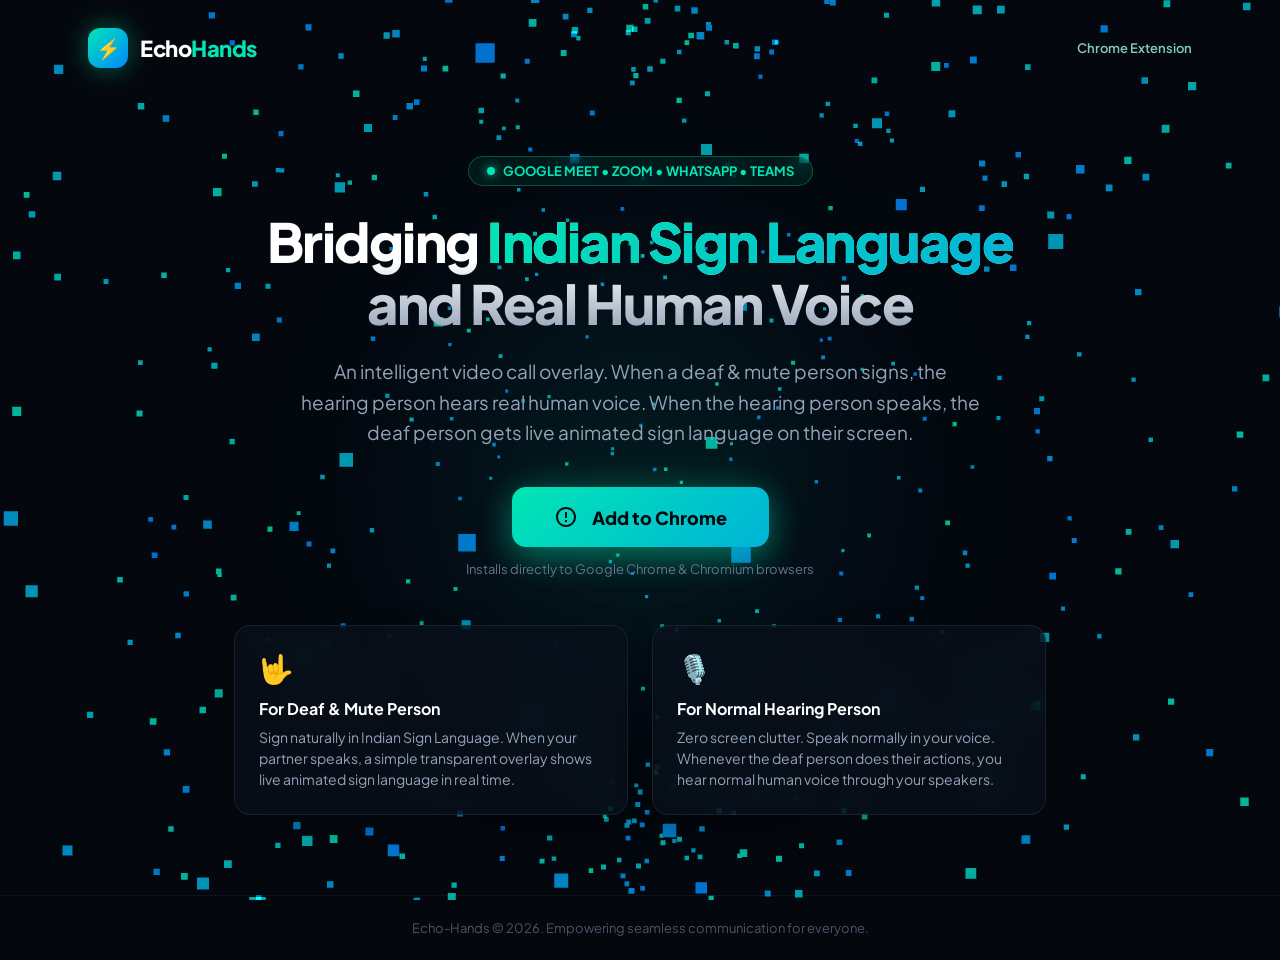
==== commit 64ac609f: "Version-4" ====
--- a/static/index.html
+++ b/static/index.html
@@ -2,479 +2,430 @@
 <html lang="en">
 <head>
   <meta charset="UTF-8">
-  <meta name="viewport" content="width=device-width, initial-scale=1.0, maximum-scale=1.0, user-scalable=no">
-  <title>ECHOHANDS 5.0 // ASTRA-VISION Tactical ISL Neural HUD</title>
+  <meta name="viewport" content="width=device-width, initial-scale=1.0">
+  <title>Echo-Hands // Add to Chrome</title>
   <link rel="preconnect" href="https://fonts.googleapis.com">
   <link rel="preconnect" href="https://fonts.gstatic.com" crossorigin>
-  <link href="https://fonts.googleapis.com/css2?family=JetBrains+Mono:wght@300;400;600;700;800&family=Orbitron:wght@500;700;900&family=Rajdhani:wght@500;600;700&display=swap" rel="stylesheet">
-  <link rel="stylesheet" href="/static/styles.css">
+  <link href="https://fonts.googleapis.com/css2?family=Plus+Jakarta+Sans:wght@400;500;600;700;800&family=JetBrains+Mono:wght@500;700&display=swap" rel="stylesheet">
+  <script src="/extension/libs/three.min.js"></script>
+  <style>
+    * {
+      box-sizing: border-box;
+      margin: 0;
+      padding: 0;
+    }
+
+    body {
+      background: #04080e;
+      color: #f8fafc;
+      font-family: 'Plus Jakarta Sans', sans-serif;
+      min-height: 100vh;
+      overflow-x: hidden;
+      display: flex;
+      flex-direction: column;
+      position: relative;
+    }
+
+    /* 3D Background Canvas */
+    #three-bg {
+      position: fixed;
+      top: 0;
+      left: 0;
+      width: 100vw;
+      height: 100vh;
+      z-index: 0;
+      pointer-events: none;
+    }
+
+    .ambient-glow {
+      position: fixed;
+      width: 600px;
+      height: 600px;
+      border-radius: 50%;
+      background: radial-gradient(circle, rgba(0, 230, 180, 0.12) 0%, rgba(0, 120, 255, 0.04) 50%, transparent 70%);
+      filter: blur(80px);
+      z-index: 1;
+      pointer-events: none;
+      top: 20%;
+      left: 50%;
+      transform: translateX(-50%);
+    }
+
+    /* Main Viewport */
+    .page-wrap {
+      position: relative;
+      z-index: 2;
+      display: flex;
+      flex-direction: column;
+      min-height: 100vh;
+    }
+
+    header {
+      padding: 28px 48px;
+      max-width: 1200px;
+      width: 100%;
+      margin: 0 auto;
+      display: flex;
+      justify-content: space-between;
+      align-items: center;
+    }
+
+    .brand {
+      display: flex;
+      align-items: center;
+      gap: 12px;
+      text-decoration: none;
+    }
+
+    .brand-icon {
+      width: 40px;
+      height: 40px;
+      border-radius: 12px;
+      background: linear-gradient(135deg, #00e6b4, #0088ff);
+      display: flex;
+      align-items: center;
+      justify-content: center;
+      font-size: 20px;
+      box-shadow: 0 0 24px rgba(0, 230, 180, 0.4);
+    }
+
+    .brand-name {
+      font-size: 22px;
+      font-weight: 800;
+      color: #ffffff;
+      letter-spacing: -0.5px;
+    }
+
+    .brand-name span {
+      color: #00e6b4;
+    }
+
+    /* Hero Section */
+    .hero {
+      flex: 1;
+      display: flex;
+      flex-direction: column;
+      align-items: center;
+      justify-content: center;
+      text-align: center;
+      padding: 60px 24px;
+      max-width: 860px;
+      margin: 0 auto;
+    }
+
+    .pill {
+      display: inline-flex;
+      align-items: center;
+      gap: 8px;
+      padding: 6px 18px;
+      border-radius: 30px;
+      background: rgba(0, 230, 180, 0.08);
+      border: 1px solid rgba(0, 230, 180, 0.3);
+      color: #00e6b4;
+      font-size: 13px;
+      font-weight: 700;
+      margin-bottom: 24px;
+      backdrop-filter: blur(10px);
+    }
+
+    .pill-dot {
+      width: 8px;
+      height: 8px;
+      border-radius: 50%;
+      background: #00e6b4;
+      box-shadow: 0 0 10px #00e6b4;
+      animation: pulse 2s infinite;
+    }
+
+    @keyframes pulse {
+      0%, 100% { opacity: 1; transform: scale(1); }
+      50% { opacity: 0.4; transform: scale(0.85); }
+    }
+
+    h1 {
+      font-size: 54px;
+      font-weight: 800;
+      line-height: 1.15;
+      letter-spacing: -1.5px;
+      margin-bottom: 22px;
+      background: linear-gradient(180deg, #ffffff 40%, #94a3b8 100%);
+      -webkit-background-clip: text;
+      -webkit-text-fill-color: transparent;
+    }
+
+    h1 span {
+      background: linear-gradient(135deg, #00e6b4 0%, #00b4d8 100%);
+      -webkit-background-clip: text;
+      -webkit-text-fill-color: transparent;
+    }
+
+    p.hero-text {
+      font-size: 19px;
+      line-height: 1.6;
+      color: #94a3b8;
+      max-width: 680px;
+      margin-bottom: 40px;
+    }
+
+    /* Single 1-Click Action Button */
+    .btn-chrome {
+      display: inline-flex;
+      align-items: center;
+      gap: 14px;
+      background: linear-gradient(135deg, #00e6b4 0%, #00b4d8 100%);
+      color: #03080d;
+      font-family: inherit;
+      font-size: 18px;
+      font-weight: 800;
+      padding: 18px 42px;
+      border-radius: 14px;
+      border: none;
+      cursor: pointer;
+      text-decoration: none;
+      box-shadow: 0 12px 32px rgba(0, 230, 180, 0.35), 0 0 40px rgba(0, 230, 180, 0.2);
+      transition: all 0.25s cubic-bezier(0.16, 1, 0.3, 1);
+    }
+
+    .btn-chrome:hover {
+      transform: translateY(-2px) scale(1.02);
+      box-shadow: 0 16px 44px rgba(0, 230, 180, 0.55), 0 0 60px rgba(0, 230, 180, 0.35);
+      background: linear-gradient(135deg, #00ffcc 0%, #00e6b4 100%);
+    }
+
+    .btn-chrome svg {
+      width: 24px;
+      height: 24px;
+      fill: currentColor;
+    }
+
+    .platforms-label {
+      margin-top: 14px;
+      font-size: 13px;
+      color: #64748b;
+    }
+
+    /* Explanation Grid */
+    .grid-duo {
+      display: grid;
+      grid-template-columns: 1fr 1fr;
+      gap: 24px;
+      max-width: 820px;
+      width: 100%;
+      margin: 48px auto 20px auto;
+      text-align: left;
+    }
+
+    .box-glass {
+      background: rgba(10, 18, 28, 0.65);
+      border: 1px solid rgba(255, 255, 255, 0.08);
+      backdrop-filter: blur(14px);
+      padding: 24px;
+      border-radius: 16px;
+      box-shadow: 0 10px 30px rgba(0, 0, 0, 0.3);
+      transition: border-color 0.2s;
+    }
+
+    .box-glass:hover {
+      border-color: rgba(0, 230, 180, 0.35);
+    }
+
+    .box-icon {
+      font-size: 28px;
+      margin-bottom: 12px;
+    }
+
+    .box-title {
+      font-size: 16px;
+      font-weight: 700;
+      color: #ffffff;
+      margin-bottom: 8px;
+    }
+
+    .box-desc {
+      font-size: 14px;
+      color: #94a3b8;
+      line-height: 1.5;
+    }
+
+    footer {
+      padding: 24px 48px;
+      text-align: center;
+      font-size: 13px;
+      color: #475569;
+      border-top: 1px solid rgba(255, 255, 255, 0.05);
+    }
+
+    @media (max-width: 768px) {
+      h1 { font-size: 38px; }
+      .grid-duo { grid-template-columns: 1fr; }
+      header { padding: 20px 24px; }
+    }
+  </style>
 </head>
-<body class="tactical-hud">
-  <!-- Scanline & Ambient Grid Overlays -->
-  <div class="hud-scanlines"></div>
-  <div class="hud-grid-overlay"></div>
-
-  <!-- Main Viewport Container (100% Contained, Zero Scroll Overflow) -->
-  <div class="viewport-hud-container">
-    
-    <!-- HEADER BAR -->
-    <header class="hud-header">
-      <div class="header-left">
-        <div class="hud-logo-bracket">[</div>
-        <div class="hud-brand">
-          <div class="brand-title">ASTRA-VISION <span class="version-tag">v5.0</span></div>
-          <div class="brand-subtitle">ECHOHANDS // REAL-TIME ISL TACTICAL NEURAL INTERPRETER</div>
-        </div>
-        <div class="hud-logo-bracket">]</div>
+<body>
+  <!-- Futuristic 3D Particle Cloud Canvas -->
+  <canvas id="three-bg"></canvas>
+  <div class="ambient-glow"></div>
+
+  <div class="page-wrap">
+    <header>
+      <a href="/" class="brand">
+        <div class="brand-icon">⚡</div>
+        <div class="brand-name">Echo<span>Hands</span></div>
+      </a>
+      <div style="font-size: 13px; color: #80cbc4; font-weight:600;">Chrome Extension</div>
+    </header>
+
+    <main class="hero">
+      <div class="pill">
+        <span class="pill-dot"></span>
+        <span>GOOGLE MEET • ZOOM • WHATSAPP • TEAMS</span>
       </div>
 
-      <div class="header-center">
-        <div class="telemetry-pill">
-          <span class="telemetry-dot pulse-green"></span>
-          <span class="telemetry-label">SYSTEM:</span>
-          <span class="telemetry-val text-green" id="sys-status">ARMED & ONLINE</span>
-        </div>
-        <div class="telemetry-pill">
-          <span class="telemetry-label">CORE:</span>
-          <span class="telemetry-val text-cyan">DUAL-BRAIN HYBRID</span>
-        </div>
-        <div class="telemetry-pill">
-          <span class="telemetry-label">GPU ACCEL:</span>
-          <span class="telemetry-val text-cyan" id="gpu-telemetry">WebGL / WebGPU</span>
-        </div>
-        <div class="telemetry-pill">
-          <span class="telemetry-label">AI ARBITER:</span>
-          <span class="telemetry-val text-green" id="telemetry-verifier">ACTIVE</span>
-        </div>
-        <div class="telemetry-pill">
-          <span class="telemetry-label">LATENCY:</span>
-          <span class="telemetry-val text-amber" id="telemetry-latency">-- ms</span>
+      <h1>
+        Bridging <span>Indian Sign Language</span><br>and Real Human Voice
+      </h1>
+
+      <p class="hero-text">
+        An intelligent video call overlay. When a deaf & mute person signs, the hearing person hears real human voice. When the hearing person speaks, the deaf person gets live animated sign language on their screen.
+      </p>
+
+      <!-- 1 Button: Add to Chrome -->
+      <a href="/echo-hands.crx" class="btn-chrome" id="btn-add-to-chrome">
+        <svg viewBox="0 0 24 24">
+          <path d="M12 2C6.48 2 2 6.48 2 12s4.48 10 10 10 10-4.48 10-10S17.52 2 12 2zm0 18c-4.41 0-8-3.59-8-8s3.59-8 8-8 8 3.59 8 8-3.59 8-8 8zm-1-13h2v6h-2zm0 8h2v2h-2z"/>
+        </svg>
+        Add to Chrome
+      </a>
+
+      <!-- Quick activation popup -->
+      <div id="activation-card" style="display:none; margin-top:20px; background:rgba(8,16,24,0.95); border:1px solid #00e6b4; border-radius:12px; padding:18px 24px; max-width:540px; text-align:left; box-shadow: 0 10px 30px rgba(0,230,180,0.2);">
+        <div style="font-size:15px; font-weight:800; color:#00e6b4; margin-bottom:8px;">⚡ Extension Ready to Activate</div>
+        <p style="font-size:13px; color:#cbd5e1; line-height:1.5; margin-bottom:12px;">
+          Chrome requires developer mode for extensions in testing. To activate in 10 seconds:
+        </p>
+        <ol style="font-size:13px; color:#94a3b8; line-height:1.6; padding-left:20px; margin-bottom:14px;">
+          <li>Open a new tab and go to <code style="color:#00e6b4; background:#04080e; padding:2px 6px; border-radius:4px;">chrome://extensions</code></li>
+          <li>Turn <strong>Developer mode</strong> ON in the top-right corner.</li>
+          <li>Click <strong>Load unpacked</strong> and select the <code style="color:#00e6b4; background:#04080e; padding:2px 6px; border-radius:4px;">extension</code> folder from your project!</li>
+        </ol>
+        <div style="font-size:12px; color:#80cbc4;">
+          💡 <em>Or simply double-click <strong>run_chrome_with_extension.bat</strong> in your project folder to launch Chrome with Echo-Hands active automatically!</em>
         </div>
       </div>
 
-      <div class="header-right">
-        <a href="/api/download-extension" class="tactical-btn btn-sm" id="btn-download-ext" style="background: rgba(0, 230, 180, 0.2); border-color: #00e6b4; color: #00e6b4; text-decoration: none; display: inline-flex; align-items: center;">
-          <span class="btn-icon">📥</span> CHROME EXTENSION
-        </a>
-        <a href="/simulator" target="_blank" class="tactical-btn btn-sm" id="btn-open-sim" style="background: rgba(0, 168, 255, 0.2); border-color: #00a8ff; color: #00a8ff; text-decoration: none; display: inline-flex; align-items: center;">
-          <span class="btn-icon">🌐</span> ASTRA-MEET
-        </a>
-        <button class="tactical-btn btn-sm" id="btn-open-metrics">
-          <span class="btn-icon">📊</span> BENCHMARK METRICS
-        </button>
-        <button class="tactical-btn btn-sm" id="btn-open-learn">
-          <span class="btn-icon">🧠</span> CONTINUOUS LEARN
-        </button>
-        <button class="tactical-btn btn-sm btn-ghost" id="btn-clear-all">
-          <span class="btn-icon">↺</span> RESET
-        </button>
-      </div>
-    </header>
-
-    <!-- 3-COLUMN COCKPIT HUD -->
-    <main class="hud-cockpit-grid">
-
-      <!-- COLUMN 1: INGESTION & TARGET SELECTION -->
-      <section class="hud-col col-ingestion">
-        <div class="col-panel-box">
-          <div class="panel-header">
-            <span class="corner-bracket top-left"></span>
-            <span class="corner-bracket top-right"></span>
-            <span class="panel-tag">LIVE WEBCAM // GESTURE RADAR</span>
-          </div>
-
-          <!-- Live Webcam Feed & Controls -->
-          <div class="webcam-viewport-card" id="webcam-viewport-card">
-            <div class="webcam-hud-frame">
-              <video id="webcam-video" autoplay playsinline muted></video>
-              <canvas id="webcam-hud-canvas"></canvas>
-              <div class="webcam-placeholder" id="webcam-placeholder">
-                <div class="webcam-reticle-circle"></div>
-                <span class="webcam-placeholder-icon">📷</span>
-                <span class="webcam-placeholder-text">WEBCAM STANDBY</span>
-                <span class="webcam-placeholder-sub">Click START to activate live hand gesture tracking</span>
-              </div>
-              <div class="webcam-laser" id="webcam-laser"></div>
-              <div class="webcam-status-overlay" id="webcam-status-overlay">
-                <span class="cam-status-dot offline" id="cam-status-dot"></span>
-                <span class="cam-status-text" id="cam-status-text">CAMERA OFFLINE</span>
-                <span class="cam-fps" id="cam-fps-text">0 FPS</span>
-              </div>
-            </div>
-
-            <!-- Big Start/Stop Button -->
-            <div class="webcam-action-buttons">
-              <button class="tactical-btn btn-webcam-toggle" id="btn-toggle-webcam">
-                <span class="btn-icon">▶</span> START LIVE WEBCAM
-              </button>
-              <button class="tactical-btn btn-sm btn-ghost" id="btn-snap-frame" title="Capture Single Frame">
-                <span class="btn-icon">⚡</span> SNAP
-              </button>
-            </div>
-
-            <!-- Camera Options Grid -->
-            <div class="webcam-options-grid">
-              <div class="ctrl-group">
-                <label>CAMERA SOURCE</label>
-                <select id="camera-select" class="hud-select">
-                  <option value="">Default User Camera</option>
-                </select>
-              </div>
-              <div class="ctrl-group">
-                <label>INFERENCE INTERVAL: <span id="val-cam-interval">100ms (~10 FPS)</span></label>
-                <input type="range" id="cam-interval-slider" min="50" max="600" step="25" value="100" class="hud-slider">
-              </div>
-            </div>
-
-            <!-- AI Verifier Telemetry Card -->
-            <div class="verifier-telemetry-badge" id="verifier-telemetry-badge">
-              <div class="vt-row">
-                <span class="vt-key">AI ARBITER:</span>
-                <span class="vt-val text-green" id="vt-status">CONNECTING...</span>
-              </div>
-              <div class="vt-row">
-                <span class="vt-key">ACTIVE KEY:</span>
-                <span class="vt-val text-cyan" id="vt-active-key">--</span>
-              </div>
-              <div class="vt-row">
-                <span class="vt-key">FALLBACK:</span>
-                <span class="vt-val" id="vt-fallback-chain">Groq → Gemini → Offline</span>
-              </div>
-              <div class="vt-actions">
-                <button class="tactical-btn btn-xs btn-ghost" id="btn-reset-session" title="Reset Session Context">
-                  RESET CONTEXT (ZERO LOSS)
-                </button>
-              </div>
-            </div>
-          </div>
-
-          <!-- Quick-Target Sample Chips -->
-          <div class="section-title">QUICK-TARGET BENCHMARK CHIPS</div>
-          <div class="quick-chips-grid" id="quick-chips">
-            <button class="chip-btn" data-target="sample_letter_a.png">Letter [A]</button>
-            <button class="chip-btn" data-target="sample_number_5.png">Digit [5]</button>
-            <button class="chip-btn" data-target="sample_namaste.png">Word [NAMASTE]</button>
-            <button class="chip-btn" data-target="sample_help.png">Word [HELP]</button>
-            <button class="chip-btn" data-target="sample_strip_cat.png">Strip [C-A-T]</button>
-            <button class="chip-btn" data-target="sample_strip_help.png">Strip [H-E-L-P]</button>
-            <button class="chip-btn" data-target="sample_sentence_food.png">ISL [I NEED FOOD]</button>
-          </div>
-
-          <!-- Arbitration Engine Mode Switch -->
-          <div class="section-title">NEURAL ARBITRATION MODE</div>
-          <div class="mode-toggles">
-            <button class="mode-btn active" data-mode="auto">AUTO (DUAL-BRAIN)</button>
-            <button class="mode-btn" data-mode="alphanumeric">ALPHANUMERIC 35</button>
-            <button class="mode-btn" data-mode="word">ISL 60+ PROTOTYPE</button>
-          </div>
-
-          <!-- System Status Monitor -->
-          <div class="telemetry-readout-card">
-            <div class="readout-row">
-              <span class="r-key">BACKBONE CNN:</span>
-              <span class="r-val text-cyan">ResNet-Stem 512D</span>
-            </div>
-            <div class="readout-row">
-              <span class="r-key">PROTOTYPE MEMORY:</span>
-              <span class="r-val text-green" id="proto-count">64 Gestures</span>
-            </div>
-            <div class="readout-row">
-              <span class="r-key">PARSER:</span>
-              <span class="r-val">L-to-R Reading Order</span>
-            </div>
-            <div class="readout-row">
-              <span class="r-key">ACCELERATOR:</span>
-              <span class="r-val" id="device-accel">CPU PyTorch</span>
-            </div>
+      <span class="platforms-label">Installs directly to Google Chrome & Chromium browsers</span>
+
+      <div class="grid-duo">
+        <div class="box-glass">
+          <div class="box-icon">🤟</div>
+          <div class="box-title">For Deaf & Mute Person</div>
+          <div class="box-desc">
+            Sign naturally in Indian Sign Language. When your partner speaks, a simple transparent overlay shows live animated sign language in real time.
           </div>
         </div>
-      </section>
-
-      <!-- COLUMN 2: VISUAL INTELLIGENCE & EXPLAINABILITY HUD -->
-      <section class="hud-col col-vision">
-        <div class="col-panel-box vision-panel">
-          <div class="panel-header">
-            <span class="corner-bracket top-left"></span>
-            <span class="corner-bracket top-right"></span>
-            <span class="panel-tag">VISUAL TELEMETRY & ATTENTION HUD</span>
-            <div class="vision-tab-group">
-              <button class="vision-tab-btn active" id="tab-segmentation">OPTICAL TARGET</button>
-              <button class="vision-tab-btn" id="tab-gradcam">GRAD-CAM ATTENTION</button>
-            </div>
-          </div>
-
-          <!-- Visual Canvas Viewport -->
-          <div class="vision-canvas-container" id="canvas-container">
-            <!-- Optical Image View -->
-            <div class="view-pane active" id="pane-optical">
-              <canvas id="optical-canvas"></canvas>
-              <div class="viewport-placeholder" id="optical-placeholder">
-                <div class="wireframe-cross"></div>
-                <span>AWAITING OPTICAL INGESTION</span>
-              </div>
-            </div>
-
-            <!-- Grad-CAM Thermal Heatmap View -->
-            <div class="view-pane" id="pane-gradcam">
-              <img id="gradcam-img" alt="Grad-CAM Activation" src="">
-              <div class="viewport-placeholder" id="gradcam-placeholder">
-                <span>GRAD-CAM ACTIVATION AWAITING TARGET</span>
-              </div>
-            </div>
-          </div>
-
-          <!-- REAL-TIME TACTICAL LIVE CAPTION BOX -->
-          <div class="tactical-caption-box" id="tactical-caption-box">
-            <div class="caption-head">
-              <div class="caption-title-wrap">
-                <span class="caption-pulse-dot pulse-cyan"></span>
-                <span class="caption-title">LIVE NEURAL CAPTION [REAL-TIME STREAM]</span>
-              </div>
-              <div class="caption-meta-badges">
-                <span class="caption-badge badge-conf" id="caption-conf-badge">ACTUAL CONF: --%</span>
-                <span class="caption-badge badge-verif" id="caption-verif-badge">LOCAL MODEL</span>
-              </div>
-            </div>
-
-            <div class="caption-body">
-              <div class="caption-line-en" id="caption-en-text">
-                <span class="caption-cursor">▌</span> Awaiting live gesture actions...
-              </div>
-              <div class="caption-line-hi" id="caption-hi-text">
-                लाइव सांकेतिक भाषा इशारे शुरू करें...
-              </div>
-            </div>
-
-            <div class="caption-token-trail-wrap">
-              <span class="trail-lbl">GESTURE TRAIL:</span>
-              <div class="caption-token-trail" id="caption-token-trail">
-                <span class="trail-token-empty">No gestures detected yet</span>
-              </div>
-              <div class="caption-feedback-indicator" id="caption-feedback-indicator"></div>
-            </div>
-          </div>
-
-          <!-- Multi-Sign Reading Order Strip Inspector -->
-          <div class="strip-inspector-container">
-            <div class="strip-header">
-              <span class="strip-title">READING-ORDER SIGN PARSER [L-TO-R SEQUENCE]</span>
-              <span class="strip-count" id="strip-count">0 TOKENS DETECTED</span>
-            </div>
-            <div class="strip-scroll-row" id="strip-carousel">
-              <div class="strip-empty-hint">No multi-sign sequence loaded</div>
-            </div>
-          </div>
-        </div>
-      </section>
-
-      <!-- COLUMN 3: TRANSLATION & SPEECH SYNTHESIS ENGINE -->
-      <section class="hud-col col-speech">
-        <div class="col-panel-box speech-panel">
-          <div class="panel-header">
-            <span class="corner-bracket top-left"></span>
-            <span class="corner-bracket top-right"></span>
-            <span class="panel-tag">NEURAL SYNTHESIS // BILINGUAL TTS</span>
-          </div>
-
-          <!-- Real-Time Waveform Visualizer Canvas -->
-          <div class="waveform-hud-card">
-            <div class="waveform-header">
-              <span class="wf-status" id="tts-audio-status">STANDBY</span>
-              <span class="wf-hz">48 kHz // ZERO-LATENCY NATIVE TTS</span>
-            </div>
-            <canvas id="waveform-canvas" width="480" height="75"></canvas>
-          </div>
-
-          <!-- Dual Translation Displays -->
-          <div class="translation-cards-group">
-            <!-- English Card -->
-            <div class="trans-card english-card">
-              <div class="card-head">
-                <span class="lang-tag">ENGLISH [SVO SYNTHESIS]</span>
-                <button class="mini-action-btn" id="btn-copy-en" title="Copy English">📋</button>
-              </div>
-              <div class="card-body" id="trans-english">
-                Awaiting input gesture...
-              </div>
-            </div>
-
-            <!-- Hindi Card -->
-            <div class="trans-card hindi-card">
-              <div class="card-head">
-                <span class="lang-tag">HINDI (हिन्दी) [SOV NATURAL]</span>
-                <button class="mini-action-btn" id="btn-copy-hi" title="Copy Hindi">📋</button>
-              </div>
-              <div class="card-body" id="trans-hindi">
-                अनुवाद की प्रतीक्षा...
-              </div>
-              <div class="card-footer" id="trans-phonetic">
-                Phonetic: --
-              </div>
-            </div>
-          </div>
-
-          <!-- Audio Speech Control Center -->
-          <div class="speech-controls-card">
-            <div class="controls-grid">
-              <div class="ctrl-group">
-                <label>SPEECH VOICE</label>
-                <select id="voice-select" class="hud-select">
-                  <option value="en-IN">Indian English (en-IN)</option>
-                  <option value="hi-IN">Hindi Voice (hi-IN)</option>
-                </select>
-              </div>
-              <div class="ctrl-group">
-                <label>SPEED: <span id="val-rate">1.0x</span></label>
-                <input type="range" id="rate-slider" min="0.5" max="1.5" step="0.05" value="0.95" class="hud-slider">
-              </div>
-              <div class="ctrl-group">
-                <label>PITCH: <span id="val-pitch">1.0</span></label>
-                <input type="range" id="pitch-slider" min="0.6" max="1.4" step="0.05" value="1.0" class="hud-slider">
-              </div>
-            </div>
-
-            <!-- Big Audio Trigger Button -->
-            <button class="tactical-speak-btn" id="btn-speak">
-              <span class="speaker-icon">🔊</span>
-              <span class="speak-label">SPEAK TRANSLATION</span>
-            </button>
-          </div>
-
-          <!-- Decision Margins & Sign Signature HUD -->
-          <div class="signature-telemetry-card">
-            <div class="sig-col">
-              <span class="s-label">CONFIDENCE:</span>
-              <span class="s-val text-cyan" id="sig-conf">--%</span>
-            </div>
-            <div class="sig-col">
-              <span class="s-label">DECISION MARGIN:</span>
-              <span class="s-val text-green" id="sig-margin">--</span>
-            </div>
-            <div class="sig-col">
-              <span class="s-label">HANDEDNESS:</span>
-              <span class="s-val" id="sig-handedness">--</span>
-            </div>
-          </div>
-
-          <!-- SELF-LEARNING INTERACTIVE REINFORCEMENT HUD (Thumbs Up / Down) -->
-          <div class="feedback-card" id="feedback-container">
-            <div class="feedback-prompt">
-              <span class="feedback-title">WAS THIS GESTURE PREDICTION ACCURATE?</span>
-              <div class="feedback-buttons">
-                <button class="tactical-btn btn-sm btn-thumbs-up" id="btn-thumbs-up" title="Confirm Prediction (Reward Model)">
-                  <span class="btn-icon">👍</span> REWARD (CORRECT)
-                </button>
-                <button class="tactical-btn btn-sm btn-thumbs-down" id="btn-thumbs-down" title="Report Incorrect & Teach Model">
-                  <span class="btn-icon">👎</span> PUNISH & TEACH
-                </button>
-              </div>
-            </div>
-
-            <!-- Inline Teaching Drawer -->
-            <div class="correction-drawer hidden" id="correction-drawer">
-              <div class="correction-header">
-                <span class="correction-label">FEEDBACK & SELF-LEARNING // ENTER CORRECT SIGN</span>
-                <button class="mini-close-btn" id="btn-close-correction">×</button>
-              </div>
-              <div class="correction-controls">
-                <input type="text" id="correction-input" placeholder="e.g. A, B, 5, NAMASTE, HELP, WATER" class="hud-input" list="known-signs-list">
-                <datalist id="known-signs-list"></datalist>
-                <button class="tactical-btn btn-primary" id="btn-submit-correction">PUNISH WRONG & TRAIN NEW</button>
-              </div>
-              <div class="correction-status" id="correction-status"></div>
-            </div>
-          </div>
-
-        </div>
-      </section>
-
-    </main>
-
-    <!-- FOOTER HUD BAR -->
-    <footer class="hud-footer">
-      <div class="footer-left">
-        <span class="status-marker">●</span>
-        <span>ECHOHANDS MILITARY TACTICAL SPECIFICATION 5.0 // BILINGUAL ISL ENGINE</span>
-      </div>
-      <div class="footer-right">
-        <span>SOV-TO-SVO DUAL GRAMMAR ACTIVE</span>
-        <span class="footer-pipe">|</span>
-        <span id="footer-time">00:00:00 UTC</span>
-      </div>
-    </footer>
-
-  </div>
-
-  <!-- BENCHMARK METRICS MODAL -->
-  <div class="hud-modal" id="modal-metrics">
-    <div class="modal-backdrop"></div>
-    <div class="modal-dialog">
-      <div class="modal-header">
-        <span class="modal-title">BENCHMARK EVALUATION // 35-CLASS TRUTH MATRIX & ROC</span>
-        <button class="modal-close-btn" id="btn-close-metrics">×</button>
-      </div>
-      <div class="modal-body metrics-layout">
-        <div class="metrics-row-kpis" id="metrics-kpis">
-          <div class="kpi-box"><span class="kpi-num" id="kpi-acc">--%</span><span class="kpi-lbl">OVERALL ACCURACY</span></div>
-          <div class="kpi-box"><span class="kpi-num" id="kpi-top3">--%</span><span class="kpi-lbl">TOP-3 ACCURACY</span></div>
-          <div class="kpi-box"><span class="kpi-num" id="kpi-f1">--</span><span class="kpi-lbl">MACRO F1-SCORE</span></div>
-          <div class="kpi-box"><span class="kpi-num" id="kpi-prec">--</span><span class="kpi-lbl">PRECISION</span></div>
-          <div class="kpi-box"><span class="kpi-num" id="kpi-recall">--</span><span class="kpi-lbl">RECALL</span></div>
-        </div>
-        <div class="metrics-visuals-grid">
-          <div class="metric-graph-card">
-            <div class="graph-tag">35x35 NORMALIZED CONFUSION MATRIX (%)</div>
-            <img id="img-confusion-matrix" src="/api/metrics/confusion-matrix" alt="Confusion Matrix">
-          </div>
-          <div class="metric-graph-card">
-            <div class="graph-tag">MULTI-CLASS ROC CHARACTERISTIC CURVE</div>
-            <img id="img-roc-curve" src="/api/metrics/roc-curve" alt="ROC Curve">
+
+        <div class="box-glass">
+          <div class="box-icon">🎙️</div>
+          <div class="box-title">For Normal Hearing Person</div>
+          <div class="box-desc">
+            Zero screen clutter. Speak normally in your voice. Whenever the deaf person does their actions, you hear normal human voice through your speakers.
           </div>
         </div>
       </div>
-    </div>
+    </main>
+
+    <footer>
+      Echo-Hands &copy; 2026. Empowering seamless communication for everyone.
+    </footer>
   </div>
 
-  <!-- CONTINUOUS LEARNING MODAL -->
-  <div class="hud-modal" id="modal-learn">
-    <div class="modal-backdrop"></div>
-    <div class="modal-dialog">
-      <div class="modal-header">
-        <span class="modal-title">CONTINUOUS LEARNING // PROTOTYPE INGESTION</span>
-        <button class="modal-close-btn" id="btn-close-learn">×</button>
-      </div>
-      <div class="modal-body">
-        <p class="modal-desc">
-          Add any novel ISL hand gesture to local continuous memory (<code>isl_memory.pt</code>). 
-          The 512D deep feature vector will be registered instantly without retraining the backbone.
-        </p>
-        <div class="learn-form">
-          <div class="form-group">
-            <label>GESTURE WORD / IDENTIFIER</label>
-            <input type="text" id="learn-word" placeholder="e.g. NAMASTE, WATER, HELP" class="hud-input">
-          </div>
-          <div class="form-group">
-            <label>CATEGORY</label>
-            <select id="learn-category" class="hud-select">
-              <option value="action">Action / Verb</option>
-              <option value="greeting">Greeting / Courtesy</option>
-              <option value="essential">Essential / Need</option>
-              <option value="question">Question</option>
-              <option value="people">People / Pronoun</option>
-              <option value="place">Place / Object</option>
-            </select>
-          </div>
-          <div class="form-group">
-            <label>SELECT IMAGE FILE</label>
-            <input type="file" id="learn-file" accept="image/*" class="hud-input">
-          </div>
-          <button class="tactical-btn btn-primary" id="btn-submit-learn">REGISTER INTO LOCAL MEMORY</button>
-          <div class="learn-status" id="learn-status"></div>
-        </div>
-      </div>
-    </div>
-  </div>
-
-  <script src="/static/app.js"></script>
+  <!-- Interactive 3D Background with Three.js -->
+  <script>
+    (function () {
+      const canvas = document.getElementById("three-bg");
+      const scene = new THREE.Scene();
+      const camera = new THREE.PerspectiveCamera(60, window.innerWidth / window.innerHeight, 0.1, 1000);
+      camera.position.z = 24;
+
+      const renderer = new THREE.WebGLRenderer({ canvas, antialias: true, alpha: true });
+      renderer.setSize(window.innerWidth, window.innerHeight);
+      renderer.setPixelRatio(Math.min(window.devicePixelRatio || 1, 2));
+
+      // Particle Cloud
+      const count = 650;
+      const geo = new THREE.BufferGeometry();
+      const pos = new Float32Array(count * 3);
+      const cols = new Float32Array(count * 3);
+
+      const c1 = new THREE.Color("#00e6b4");
+      const c2 = new THREE.Color("#0088ff");
+
+      for (let i = 0; i < count; i++) {
+        const theta = Math.random() * Math.PI * 2;
+        const phi = (Math.random() - 0.5) * Math.PI;
+        const radius = 11 + Math.random() * 8;
+
+        pos[i * 3] = radius * Math.cos(theta) * Math.cos(phi);
+        pos[i * 3 + 1] = radius * Math.sin(phi);
+        pos[i * 3 + 2] = radius * Math.sin(theta) * Math.cos(phi);
+
+        const mixed = c1.clone().lerp(c2, Math.random());
+        cols[i * 3] = mixed.r;
+        cols[i * 3 + 1] = mixed.g;
+        cols[i * 3 + 2] = mixed.b;
+      }
+
+      geo.setAttribute("position", new THREE.BufferAttribute(pos, 3));
+      geo.setAttribute("color", new THREE.BufferAttribute(cols, 3));
+
+      const mat = new THREE.PointsMaterial({
+        size: 0.28,
+        vertexColors: true,
+        transparent: true,
+        opacity: 0.8,
+        blending: THREE.AdditiveBlending
+      });
+
+      const particles = new THREE.Points(geo, mat);
+      scene.add(particles);
+
+      let mouseX = 0, mouseY = 0;
+      window.addEventListener("mousemove", (e) => {
+        mouseX = (e.clientX - window.innerWidth / 2) * 0.0008;
+        mouseY = (e.clientY - window.innerHeight / 2) * 0.0008;
+      });
+
+      window.addEventListener("resize", () => {
+        camera.aspect = window.innerWidth / window.innerHeight;
+        camera.updateProjectionMatrix();
+        renderer.setSize(window.innerWidth, window.innerHeight);
+      });
+
+      const clock = new THREE.Clock();
+      function animate() {
+        requestAnimationFrame(animate);
+        const delta = clock.getDelta();
+        particles.rotation.y += 0.1 * delta;
+        particles.rotation.x += 0.05 * delta;
+
+        camera.position.x += (mouseX * 12 - camera.position.x) * 0.05;
+        camera.position.y += (-mouseY * 12 - camera.position.y) * 0.05;
+        camera.lookAt(scene.position);
+
+        renderer.render(scene, camera);
+      }
+      animate();
+    })();
+
+    // 1-Click Install Button Action
+    document.getElementById("btn-add-to-chrome").addEventListener("click", function(e) {
+      console.log("[Echo-Hands] Initiating extension installation...");
+      const card = document.getElementById("activation-card");
+      if (card) {
+        card.style.display = "block";
+      }
+    });
+  </script>
 </body>
 </html>
